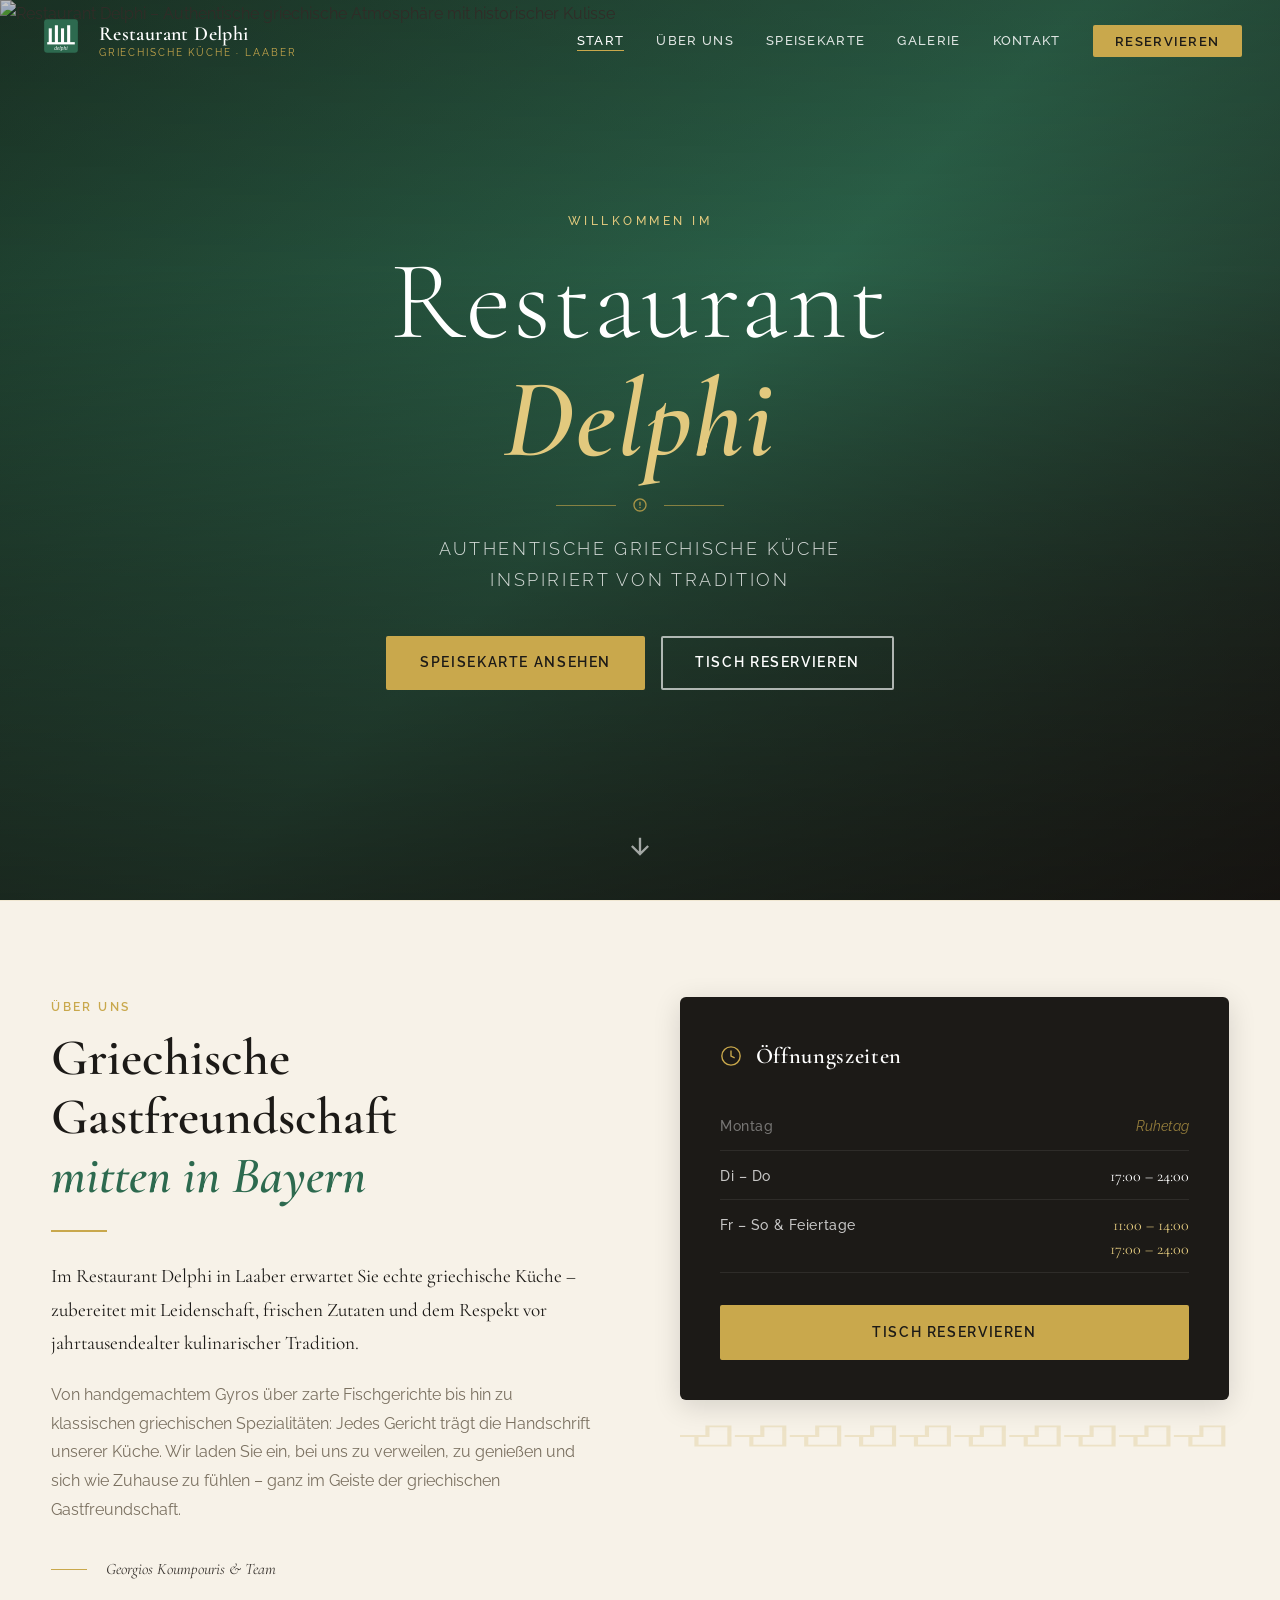
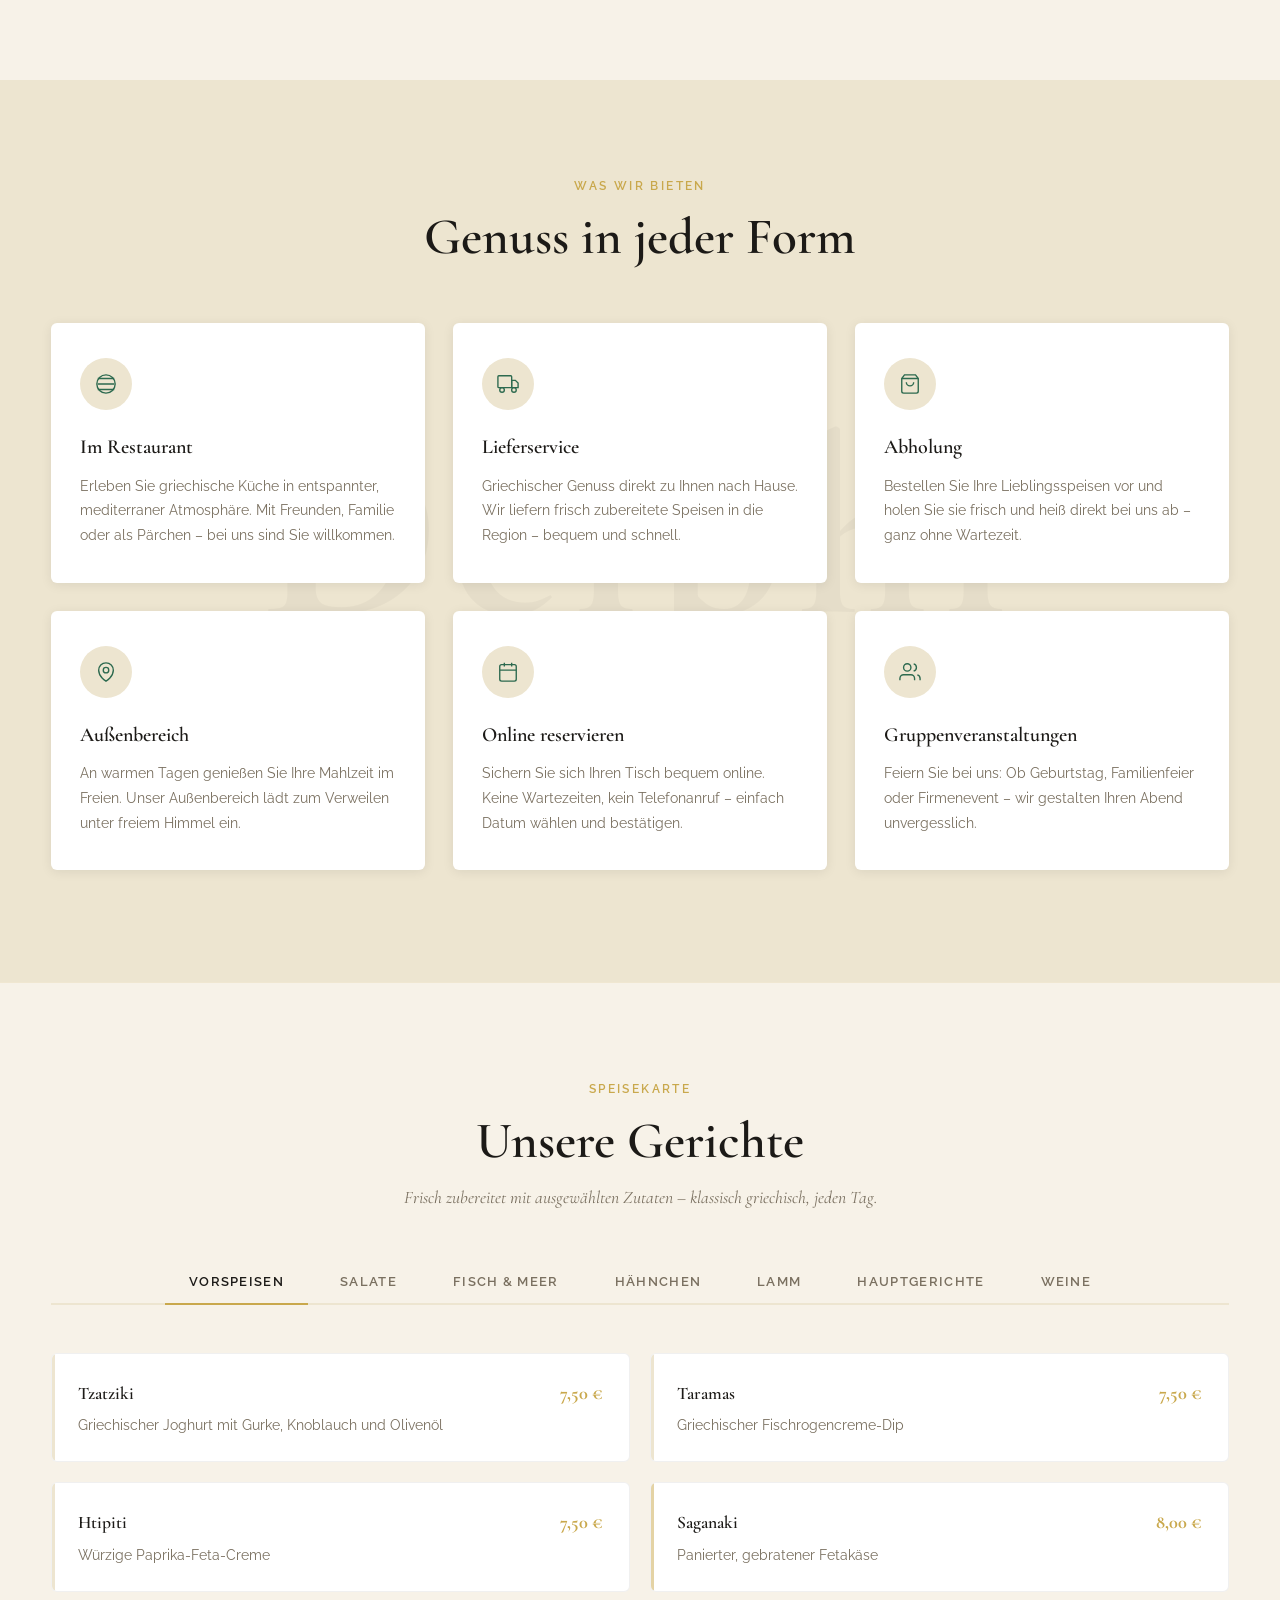
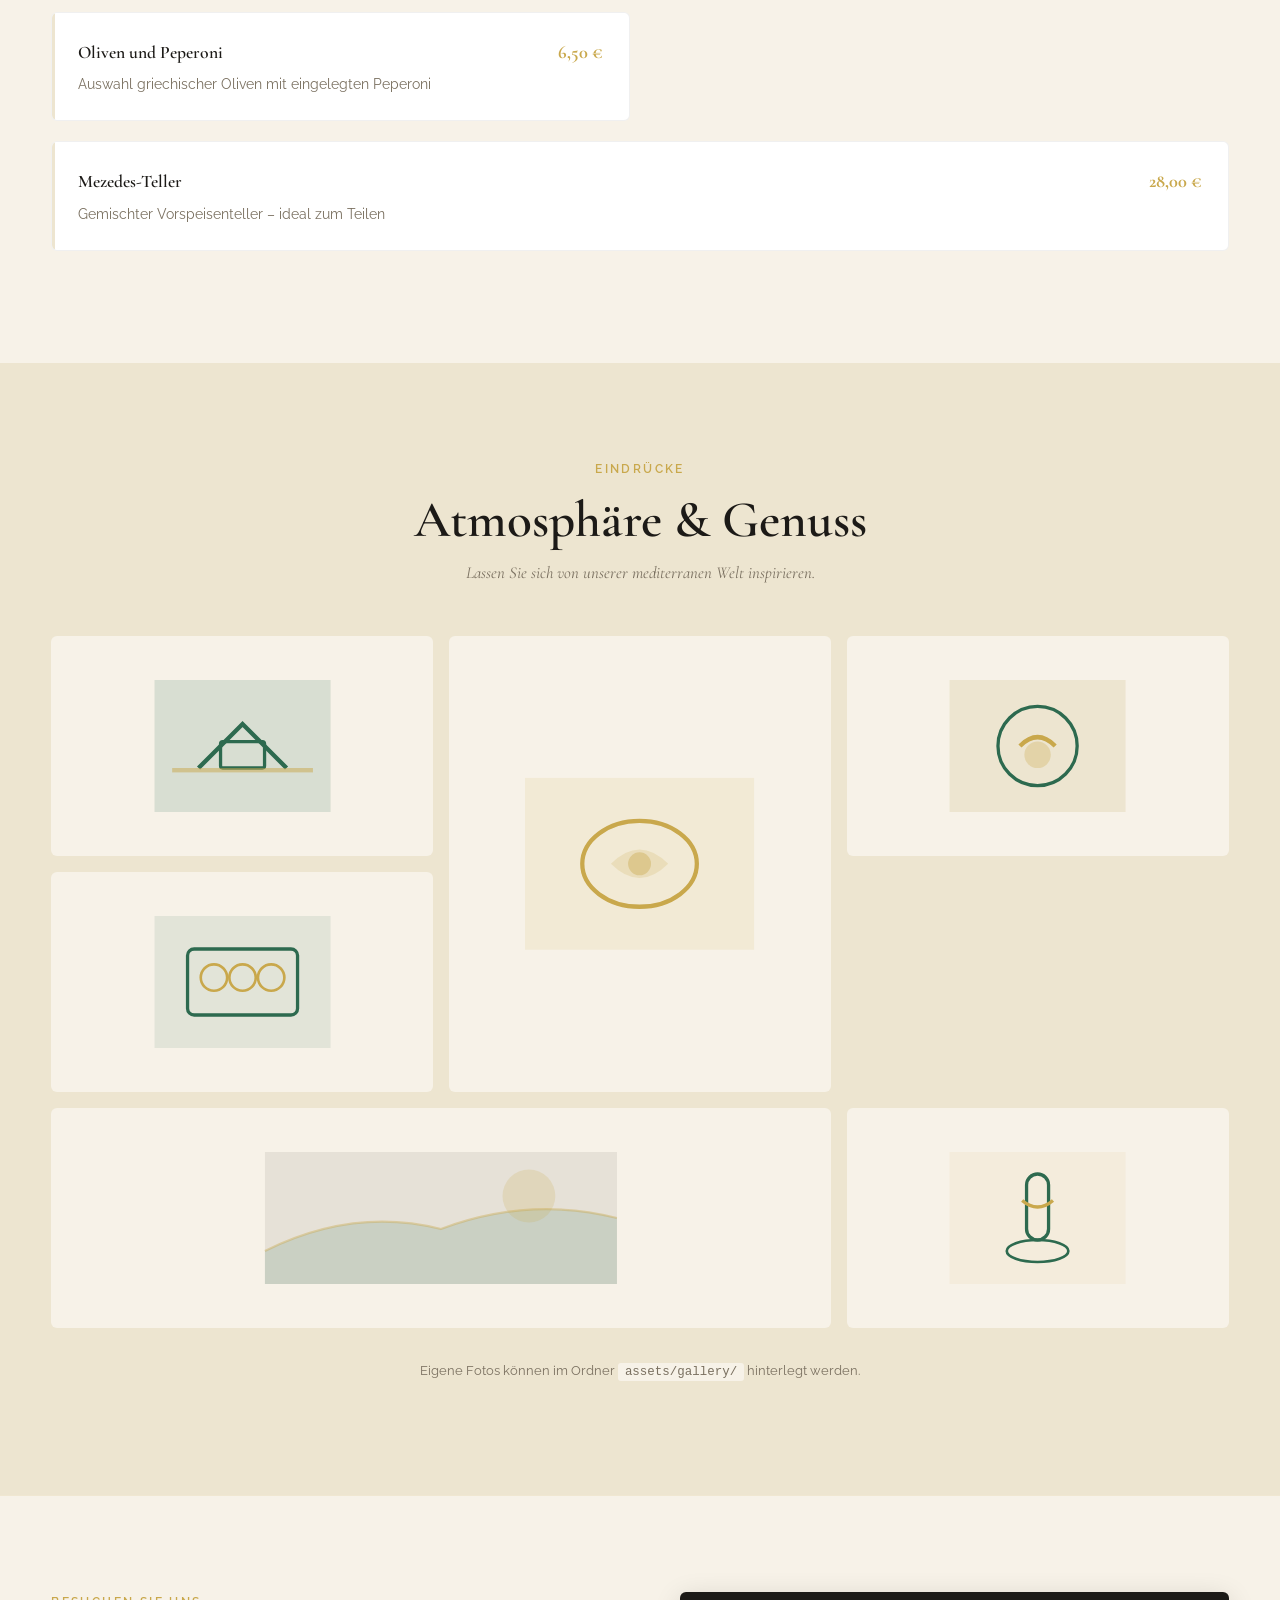
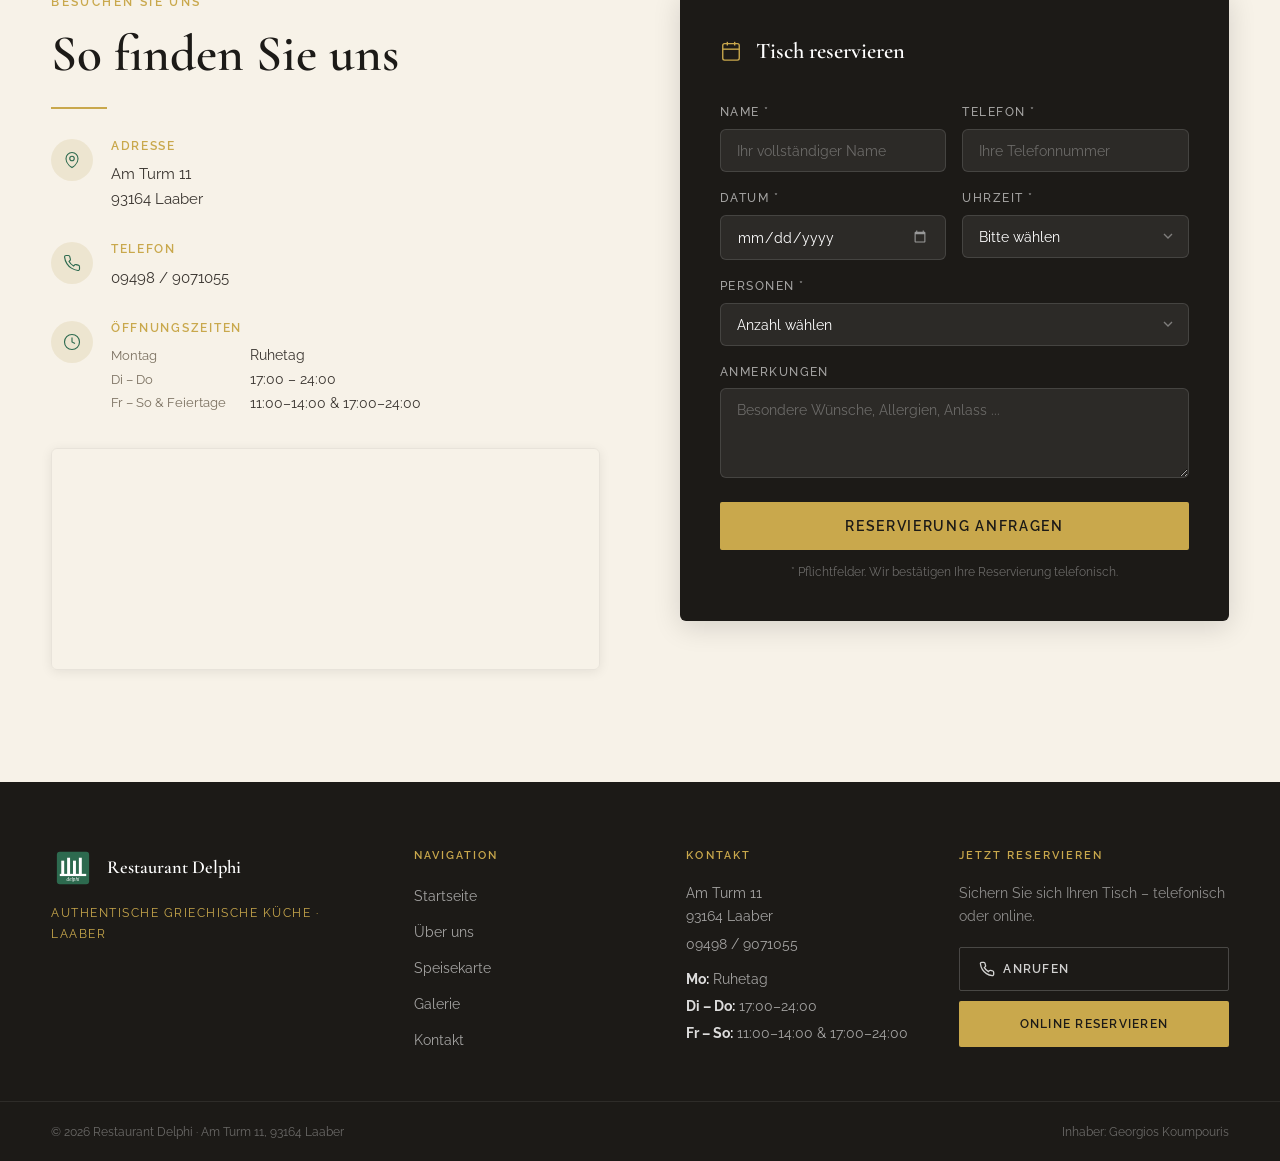
==== index-standalone.html @ 56bcc647 "Add standalone single-file version for easy local preview index-standalone.html enthält CSS und JS v" ====
<!DOCTYPE html>
<html lang="de">
<head>
  <meta charset="UTF-8" />
  <meta name="viewport" content="width=device-width, initial-scale=1.0" />
  <meta name="description" content="Restaurant Delphi in Laaber – Authentische griechische Küche. Tisch reservieren, Speisekarte ansehen. Am Turm 11, 93164 Laaber. Tel: 09498/9071055" />

  <!-- Open Graph -->
  <meta property="og:title"       content="Restaurant Delphi Laaber – Griechische Küche" />
  <meta property="og:description" content="Authentische griechische Küche in Laaber. Reservierungen, Speisekarte und Öffnungszeiten." />
  <meta property="og:type"        content="restaurant" />
  <meta property="og:image"       content="assets/hero-delphi.png" />

  <title>Restaurant Delphi Laaber – Griechische Küche</title>
  <style>
/* ============================================================
   RESTAURANT DELPHI – STYLE.CSS
   ============================================================ */

/* ---- CSS-Variablen ---------------------------------------- */
:root {
  --clr-green:       #2D6A4F;
  --clr-green-light: #3D8C6A;
  --clr-gold:        #C9A84C;
  --clr-gold-light:  #E2C97E;
  --clr-cream:       #F7F2E8;
  --clr-sand:        #EDE5D0;
  --clr-dark:        #1C1A17;
  --clr-text:        #3A3530;
  --clr-text-muted:  #7A7060;
  --clr-white:       #FFFFFF;

  --font-serif:      'Cormorant Garamond', Georgia, serif;
  --font-sans:       'Raleway', Arial, sans-serif;

  --header-h:        80px;
  --transition:      0.35s ease;
  --radius:          6px;
  --shadow-sm:       0 2px 12px rgba(0,0,0,.08);
  --shadow-md:       0 6px 28px rgba(0,0,0,.14);
}

/* ---- Reset & Base ----------------------------------------- */
*, *::before, *::after { box-sizing: border-box; margin: 0; padding: 0; }

html {
  scroll-behavior: smooth;
  font-size: 16px;
}

body {
  font-family: var(--font-sans);
  color: var(--clr-text);
  background: var(--clr-cream);
  line-height: 1.7;
  -webkit-font-smoothing: antialiased;
}

img { display: block; max-width: 100%; height: auto; }
a   { color: inherit; text-decoration: none; }
ul  { list-style: none; }

/* Scroll offset so fixed header never hides section headings */
section[id] { scroll-margin-top: var(--header-h); }

/* ---- Focus styles (keyboard navigation) ------------------- */
:focus-visible {
  outline: 2px solid var(--clr-gold);
  outline-offset: 3px;
  border-radius: 2px;
}

/* ---- Skip to content -------------------------------------- */
.skip-link {
  position: absolute;
  top: -100px;
  left: 1rem;
  z-index: 9999;
  background: var(--clr-gold);
  color: var(--clr-dark);
  padding: .5rem 1.2rem;
  border-radius: var(--radius);
  font-size: .85rem;
  font-weight: 600;
  font-family: var(--font-sans);
  transition: top .2s;
}
.skip-link:focus { top: 1rem; }

/* ---- Back to Top ------------------------------------------ */
.back-to-top {
  position: fixed;
  bottom: 2rem;
  right: 2rem;
  z-index: 800;
  width: 48px;
  height: 48px;
  border-radius: 50%;
  background: var(--clr-dark);
  color: var(--clr-white);
  border: 2px solid rgba(255,255,255,.15);
  display: flex;
  align-items: center;
  justify-content: center;
  cursor: pointer;
  opacity: 0;
  transform: translateY(16px);
  transition: opacity var(--transition), transform var(--transition), background var(--transition);
  pointer-events: none;
}
.back-to-top.visible {
  opacity: 1;
  transform: translateY(0);
  pointer-events: all;
}
.back-to-top:hover { background: var(--clr-green); border-color: transparent; }
.back-to-top svg   { width: 20px; height: 20px; }

/* ---- Reduced motion ---------------------------------------- */
@media (prefers-reduced-motion: reduce) {
  *, *::before, *::after {
    animation-duration: .01ms !important;
    transition-duration: .01ms !important;
  }
  html { scroll-behavior: auto; }
  .reveal {
    opacity: 1 !important;
    transform: none !important;
  }
}

/* ---- Utility ---------------------------------------------- */
.container {
  width: min(1200px, 92%);
  margin-inline: auto;
}

.section-label {
  display: block;
  font-family: var(--font-sans);
  font-size: .75rem;
  font-weight: 600;
  letter-spacing: .2em;
  text-transform: uppercase;
  color: var(--clr-gold);
  margin-bottom: .75rem;
}

.section-title {
  font-family: var(--font-serif);
  font-size: clamp(2rem, 5vw, 3.2rem);
  font-weight: 600;
  line-height: 1.15;
  color: var(--clr-dark);
}

/* ---- Buttons ---------------------------------------------- */
.btn {
  display: inline-flex;
  align-items: center;
  gap: .5rem;
  padding: .85rem 2rem;
  border-radius: 2px;
  font-family: var(--font-sans);
  font-size: .85rem;
  font-weight: 600;
  letter-spacing: .12em;
  text-transform: uppercase;
  cursor: pointer;
  border: 2px solid transparent;
  transition: background var(--transition), color var(--transition), border-color var(--transition), transform var(--transition);
}

.btn-primary {
  background: var(--clr-gold);
  color: var(--clr-dark);
  border-color: var(--clr-gold);
}
.btn-primary:hover {
  background: var(--clr-gold-light);
  border-color: var(--clr-gold-light);
  transform: translateY(-2px);
}

.btn-outline {
  background: transparent;
  color: var(--clr-white);
  border-color: rgba(255,255,255,.65);
}
.btn-outline:hover {
  background: rgba(255,255,255,.12);
  border-color: var(--clr-white);
  transform: translateY(-2px);
}


/* ============================================================
   HEADER
   ============================================================ */
.site-header {
  position: fixed;
  top: 0;
  left: 0;
  right: 0;
  z-index: 900;
  height: var(--header-h);
  transition: background var(--transition), box-shadow var(--transition);
}

/* transparent when at top of page */
.site-header.at-top {
  background: transparent;
}

/* solid when scrolled */
.site-header.scrolled {
  background: rgba(28, 26, 23, 0.96);
  box-shadow: 0 2px 20px rgba(0,0,0,.3);
  backdrop-filter: blur(8px);
}

.header-inner {
  display: flex;
  align-items: center;
  justify-content: space-between;
  height: 100%;
  width: min(1300px, 94%);
  margin-inline: auto;
}

/* Logo */
.logo {
  display: flex;
  align-items: center;
  gap: .9rem;
  transition: opacity var(--transition);
}
.logo:hover { opacity: .85; }

.logo-icon svg {
  width: 46px;
  height: 46px;
  border-radius: 4px;
}

.logo-text {
  display: flex;
  flex-direction: column;
  line-height: 1.2;
}

.logo-name {
  font-family: var(--font-serif);
  font-size: 1.25rem;
  font-weight: 600;
  color: var(--clr-white);
  letter-spacing: .02em;
}

.logo-sub {
  font-family: var(--font-sans);
  font-size: .65rem;
  font-weight: 400;
  letter-spacing: .18em;
  text-transform: uppercase;
  color: var(--clr-gold);
}

/* Nav links */
.main-nav { display: flex; align-items: center; }

.nav-list {
  display: flex;
  align-items: center;
  gap: 2rem;
}

.nav-link {
  font-family: var(--font-sans);
  font-size: .82rem;
  font-weight: 500;
  letter-spacing: .1em;
  text-transform: uppercase;
  color: rgba(255,255,255,.85);
  transition: color var(--transition);
  position: relative;
}
.nav-link::after {
  content: '';
  position: absolute;
  bottom: -3px;
  left: 0;
  width: 0;
  height: 1px;
  background: var(--clr-gold);
  transition: width var(--transition);
}
.nav-link:hover,
.nav-link.active {
  color: var(--clr-white);
}
.nav-link:hover::after,
.nav-link.active::after {
  width: 100%;
}

.nav-cta {
  padding: .55rem 1.4rem;
  background: var(--clr-gold);
  color: var(--clr-dark) !important;
  border-radius: 2px;
  font-size: .8rem;
  font-weight: 600;
  letter-spacing: .1em;
  text-transform: uppercase;
  transition: background var(--transition), transform var(--transition);
}
.nav-cta:hover {
  background: var(--clr-gold-light);
  transform: translateY(-1px);
}

/* Burger */
.burger {
  display: none;
  flex-direction: column;
  justify-content: center;
  gap: 5px;
  width: 36px;
  height: 36px;
  background: none;
  border: none;
  cursor: pointer;
  padding: 4px;
}
.burger span {
  display: block;
  width: 100%;
  height: 2px;
  background: var(--clr-white);
  border-radius: 2px;
  transition: transform var(--transition), opacity var(--transition);
}
.burger.open span:nth-child(1) { transform: translateY(7px) rotate(45deg); }
.burger.open span:nth-child(2) { opacity: 0; }
.burger.open span:nth-child(3) { transform: translateY(-7px) rotate(-45deg); }


/* ============================================================
   MOBILE OVERLAY NAV
   ============================================================ */
.mobile-overlay {
  position: fixed;
  inset: 0;
  z-index: 800;
  background: rgba(20, 18, 15, 0.97);
  display: flex;
  align-items: center;
  justify-content: center;
  opacity: 0;
  pointer-events: none;
  transition: opacity var(--transition);
}
.mobile-overlay.open {
  opacity: 1;
  pointer-events: all;
}

.mobile-close {
  position: absolute;
  top: 1.5rem;
  right: 1.5rem;
  background: rgba(255,255,255,.08);
  border: 1px solid rgba(255,255,255,.15);
  color: var(--clr-white);
  width: 44px;
  height: 44px;
  border-radius: 50%;
  display: flex;
  align-items: center;
  justify-content: center;
  cursor: pointer;
  transition: background var(--transition);
}
.mobile-close:hover { background: rgba(201,168,76,.3); }
.mobile-close svg   { width: 18px; height: 18px; }

.mobile-nav-list {
  display: flex;
  flex-direction: column;
  align-items: center;
  gap: 2rem;
  text-align: center;
}

.mobile-nav-link {
  font-family: var(--font-serif);
  font-size: 2rem;
  font-weight: 400;
  color: var(--clr-white);
  letter-spacing: .05em;
  transition: color var(--transition);
}
.mobile-nav-link:hover { color: var(--clr-gold); }

.mobile-nav-cta {
  margin-top: 1rem;
  padding: .7rem 2.5rem;
  background: var(--clr-gold);
  color: var(--clr-dark) !important;
  border-radius: 2px;
  font-family: var(--font-sans);
  font-size: .9rem;
  font-weight: 600;
  letter-spacing: .12em;
  text-transform: uppercase;
}
.mobile-nav-cta:hover {
  background: var(--clr-gold-light);
  color: var(--clr-dark) !important;
}


/* ============================================================
   HERO SECTION
   ============================================================ */
.hero {
  position: relative;
  height: 100svh;
  min-height: 600px;
  display: flex;
  align-items: center;
  justify-content: center;
  overflow: hidden;
  /* fallback if image missing */
  background: linear-gradient(135deg, #1C3A2A 0%, #2D6A4F 50%, #1C1A17 100%);
}

.hero-image-wrap {
  position: absolute;
  inset: 0;
  z-index: 0;
}

.hero-img {
  width: 100%;
  height: 100%;
  object-fit: cover;
  object-position: center 30%;
  transform-origin: center center;
  will-change: transform;
  animation: heroZoom 14s ease-out forwards;
}

@keyframes heroZoom {
  from { transform: scale(1.08) translateY(0); }
  to   { transform: scale(1.0)  translateY(0); }
}

/* Multi-layer overlay: bottom heavy for text legibility */
.hero-overlay {
  position: absolute;
  inset: 0;
  background:
    linear-gradient(
      to bottom,
      rgba(20, 18, 15, 0.25) 0%,
      rgba(20, 18, 15, 0.10) 30%,
      rgba(20, 18, 15, 0.45) 65%,
      rgba(20, 18, 15, 0.72) 100%
    );
}

/* Hero content */
.hero-content {
  position: relative;
  z-index: 10;
  text-align: center;
  color: var(--clr-white);
  padding: 0 1.5rem;
  animation: heroComeIn .9s ease both;
  animation-delay: .3s;
}

@keyframes heroComeIn {
  from { opacity: 0; transform: translateY(28px); }
  to   { opacity: 1; transform: translateY(0); }
}

.hero-eyebrow {
  font-family: var(--font-sans);
  font-size: .78rem;
  font-weight: 500;
  letter-spacing: .28em;
  text-transform: uppercase;
  color: var(--clr-gold-light);
  margin-bottom: .75rem;
}

.hero-title {
  font-family: var(--font-serif);
  font-size: clamp(3.2rem, 10vw, 7rem);
  font-weight: 300;
  line-height: 1.05;
  letter-spacing: .02em;
  margin-bottom: 1.2rem;
}
.hero-title em {
  font-style: italic;
  font-weight: 600;
  color: var(--clr-gold-light);
}

/* Decorative divider */
.hero-divider {
  display: flex;
  align-items: center;
  justify-content: center;
  gap: 1rem;
  margin-bottom: 1.2rem;
  color: var(--clr-gold);
}
.hero-divider span {
  display: block;
  width: 60px;
  height: 1px;
  background: currentColor;
  opacity: .6;
}
.hero-divider svg {
  width: 16px;
  height: 16px;
  opacity: .8;
}

.hero-subtitle {
  font-family: var(--font-sans);
  font-size: clamp(.9rem, 2.2vw, 1.1rem);
  font-weight: 300;
  letter-spacing: .15em;
  text-transform: uppercase;
  color: rgba(255,255,255,.82);
  line-height: 1.8;
  margin-bottom: 2.5rem;
}

.hero-actions {
  display: flex;
  gap: 1rem;
  justify-content: center;
  flex-wrap: wrap;
}

/* Scroll indicator */
.hero-scroll {
  position: absolute;
  bottom: 2rem;
  left: 50%;
  transform: translateX(-50%);
  z-index: 10;
  color: rgba(255,255,255,.6);
  animation: scrollBounce 2s ease-in-out infinite;
  transition: color var(--transition);
}
.hero-scroll:hover { color: var(--clr-gold); }
.hero-scroll svg {
  width: 28px;
  height: 28px;
}

@keyframes scrollBounce {
  0%, 100% { transform: translateX(-50%) translateY(0); }
  50%       { transform: translateX(-50%) translateY(8px); }
}


/* ============================================================
   SCROLL REVEAL
   ============================================================ */
.reveal {
  opacity: 0;
  transform: translateY(36px);
  transition: opacity .7s ease calc(var(--reveal-delay, 0s)),
              transform .7s ease calc(var(--reveal-delay, 0s));
}
.reveal.revealed {
  opacity: 1;
  transform: translateY(0);
}


/* ============================================================
   ABOUT SECTION
   ============================================================ */
.about-section {
  padding: 6rem 0;
  background: var(--clr-cream);
}

.about-grid {
  display: grid;
  grid-template-columns: 1fr 1fr;
  gap: 5rem;
  align-items: start;
}

/* Text column */
.about-text .section-title {
  margin-bottom: 1.5rem;
}
.about-text .section-title em {
  font-style: italic;
  color: var(--clr-green);
}

.gold-rule {
  width: 56px;
  height: 2px;
  background: var(--clr-gold);
  margin-bottom: 1.75rem;
}

.about-lead {
  font-family: var(--font-serif);
  font-size: 1.2rem;
  font-weight: 400;
  line-height: 1.75;
  color: var(--clr-dark);
  margin-bottom: 1.25rem;
}

.about-body {
  font-size: .97rem;
  line-height: 1.85;
  color: var(--clr-text-muted);
  margin-bottom: 2rem;
}

.about-owner {
  display: flex;
  align-items: center;
  gap: 1.2rem;
  font-family: var(--font-serif);
  font-size: 1rem;
  font-style: italic;
  color: var(--clr-text);
}
.owner-line {
  flex-shrink: 0;
  width: 36px;
  height: 1px;
  background: var(--clr-gold);
}

/* Panel column */
.about-panel {
  position: relative;
}

.hours-card {
  background: var(--clr-dark);
  color: var(--clr-white);
  padding: 2.5rem;
  border-radius: var(--radius);
  box-shadow: var(--shadow-md);
}

.hours-header {
  display: flex;
  align-items: center;
  gap: .85rem;
  margin-bottom: 1.75rem;
}
.hours-header svg {
  width: 22px;
  height: 22px;
  color: var(--clr-gold);
  flex-shrink: 0;
}
.hours-header h3 {
  font-family: var(--font-serif);
  font-size: 1.4rem;
  font-weight: 600;
  letter-spacing: .03em;
}

.hours-list {
  display: flex;
  flex-direction: column;
  gap: .1rem;
  margin-bottom: 2rem;
}

.hours-row {
  display: flex;
  justify-content: space-between;
  align-items: baseline;
  padding: .7rem 0;
  border-bottom: 1px solid rgba(255,255,255,.08);
  font-size: .9rem;
}

.hours-day {
  font-weight: 500;
  color: rgba(255,255,255,.75);
  letter-spacing: .04em;
}

.hours-time {
  font-family: var(--font-serif);
  font-size: 1rem;
  color: var(--clr-white);
  text-align: right;
  line-height: 1.5;
}

.hours-closed .hours-day  { color: rgba(255,255,255,.4); }
.hours-closed .hours-time {
  color: rgba(201, 168, 76, .7);
  font-style: italic;
  font-family: var(--font-sans);
  font-size: .85rem;
}

.hours-highlight .hours-time { color: var(--clr-gold-light); }

.hours-cta {
  width: 100%;
  justify-content: center;
}

.greek-ornament {
  margin-top: 1.5rem;
  height: 24px;
  overflow: hidden;
  opacity: .6;
}
.greek-ornament svg {
  width: 100%;
  height: 100%;
}


/* ============================================================
   SERVICES SECTION
   ============================================================ */
.services-section {
  position: relative;
  padding: 6rem 0 7rem;
  background: var(--clr-sand);
  overflow: hidden;
}

.services-bg-text {
  position: absolute;
  top: 50%;
  left: 50%;
  transform: translate(-50%, -50%);
  font-family: var(--font-serif);
  font-size: clamp(8rem, 20vw, 18rem);
  font-weight: 700;
  color: rgba(0,0,0,.03);
  white-space: nowrap;
  pointer-events: none;
  user-select: none;
  letter-spacing: .05em;
}

.services-header {
  text-align: center;
  margin-bottom: 3.5rem;
}
.services-header .section-label { text-align: center; }
.services-header .section-title { text-align: center; }

.services-grid {
  display: grid;
  grid-template-columns: repeat(3, 1fr);
  gap: 1.75rem;
}

.service-card {
  background: var(--clr-white);
  padding: 2.2rem 1.8rem;
  border-radius: var(--radius);
  box-shadow: var(--shadow-sm);
  transition: transform var(--transition), box-shadow var(--transition);
  position: relative;
  overflow: hidden;
}
.service-card::before {
  content: '';
  position: absolute;
  bottom: 0;
  left: 0;
  right: 0;
  height: 3px;
  background: linear-gradient(90deg, var(--clr-gold), var(--clr-green));
  transform: scaleX(0);
  transform-origin: left;
  transition: transform var(--transition);
}
.service-card:hover {
  transform: translateY(-5px);
  box-shadow: var(--shadow-md);
}
.service-card:hover::before { transform: scaleX(1); }

.service-icon {
  width: 52px;
  height: 52px;
  background: var(--clr-sand);
  border-radius: 50%;
  display: flex;
  align-items: center;
  justify-content: center;
  margin-bottom: 1.25rem;
  color: var(--clr-green);
  transition: background var(--transition), color var(--transition);
}
.service-icon svg { width: 22px; height: 22px; }
.service-card:hover .service-icon {
  background: var(--clr-green);
  color: var(--clr-white);
}

.service-title {
  font-family: var(--font-serif);
  font-size: 1.25rem;
  font-weight: 600;
  color: var(--clr-dark);
  margin-bottom: .6rem;
}

.service-text {
  font-size: .88rem;
  line-height: 1.75;
  color: var(--clr-text-muted);
}


/* ============================================================
   MENU SECTION
   ============================================================ */
.menu-section {
  padding: 6rem 0 7rem;
  background: var(--clr-cream);
}

.menu-header {
  text-align: center;
  margin-bottom: 3rem;
}
.menu-header .section-label { text-align: center; }

.menu-intro {
  font-family: var(--font-serif);
  font-size: 1.1rem;
  color: var(--clr-text-muted);
  margin-top: .75rem;
  font-style: italic;
}

/* ---- Tab bar ---- */
.menu-tabs {
  display: flex;
  flex-wrap: wrap;
  gap: .5rem;
  justify-content: center;
  margin-bottom: 3rem;
  border-bottom: 2px solid var(--clr-sand);
  padding-bottom: 0;
  position: relative;
}

.menu-tab {
  background: none;
  border: none;
  padding: .85rem 1.5rem;
  font-family: var(--font-sans);
  font-size: .82rem;
  font-weight: 600;
  letter-spacing: .1em;
  text-transform: uppercase;
  color: var(--clr-text-muted);
  cursor: pointer;
  position: relative;
  transition: color var(--transition);
  border-radius: 2px 2px 0 0;
}

.menu-tab::after {
  content: '';
  position: absolute;
  bottom: -2px;
  left: 0;
  right: 0;
  height: 2px;
  background: var(--clr-gold);
  transform: scaleX(0);
  transition: transform var(--transition);
}

.menu-tab:hover { color: var(--clr-dark); }

.menu-tab.active {
  color: var(--clr-dark);
}
.menu-tab.active::after { transform: scaleX(1); }

/* ---- Panels ---- */
.menu-panel {
  animation: panelFadeIn .4s ease both;
}
.menu-panel[hidden] { display: none; }

@keyframes panelFadeIn {
  from { opacity: 0; transform: translateY(16px); }
  to   { opacity: 1; transform: translateY(0); }
}

/* ---- Menu grid ---- */
.menu-grid {
  display: grid;
  grid-template-columns: repeat(2, 1fr);
  gap: 1.25rem;
}

/* ---- Single dish card ---- */
.menu-item {
  background: var(--clr-white);
  border: 1px solid rgba(0,0,0,.06);
  border-radius: var(--radius);
  padding: 1.5rem 1.6rem;
  transition: transform var(--transition), box-shadow var(--transition), border-color var(--transition);
  position: relative;
  overflow: hidden;
}

.menu-item::before {
  content: '';
  position: absolute;
  left: 0;
  top: 0;
  bottom: 0;
  width: 3px;
  background: var(--clr-sand);
  transition: background var(--transition);
}

.menu-item:hover {
  transform: translateY(-3px);
  box-shadow: var(--shadow-sm);
  border-color: rgba(201,168,76,.25);
}
.menu-item:hover::before { background: var(--clr-gold); }

/* Featured (gold accent) */
.menu-item--featured::before { background: var(--clr-gold); opacity: .5; }
.menu-item--featured:hover::before { opacity: 1; }

/* Wide (full-width card) */
.menu-item--wide {
  grid-column: 1 / -1;
}

.menu-item-header {
  display: flex;
  justify-content: space-between;
  align-items: baseline;
  gap: 1rem;
  margin-bottom: .4rem;
}

.menu-item-name {
  font-family: var(--font-serif);
  font-size: 1.1rem;
  font-weight: 600;
  color: var(--clr-dark);
  line-height: 1.3;
}

.menu-item-price {
  font-family: var(--font-serif);
  font-size: 1.15rem;
  font-weight: 700;
  color: var(--clr-gold);
  white-space: nowrap;
  flex-shrink: 0;
}

.menu-item-desc {
  font-size: .85rem;
  color: var(--clr-text-muted);
  line-height: 1.6;
}


/* ============================================================
   GALLERY SECTION
   ============================================================ */
.gallery-section {
  padding: 6rem 0 7rem;
  background: var(--clr-sand);
}

.gallery-header {
  text-align: center;
  margin-bottom: 3rem;
}
.gallery-header .section-label { text-align: center; }

.gallery-intro {
  font-family: var(--font-serif);
  font-size: 1.05rem;
  color: var(--clr-text-muted);
  font-style: italic;
  margin-top: .6rem;
}

/* Masonry-style grid */
.gallery-grid {
  display: grid;
  grid-template-columns: repeat(3, 1fr);
  grid-auto-rows: 220px;
  gap: 1rem;
}

.gallery-item {
  margin: 0;
  border-radius: var(--radius);
  overflow: hidden;
  position: relative;
  cursor: pointer;
}

.gallery-item--tall  { grid-row: span 2; }
.gallery-item--wide  { grid-column: span 2; }

.gallery-img-wrap {
  width: 100%;
  height: 100%;
  position: relative;
  overflow: hidden;
}

/* Placeholder artwork (removed when real photos are added) */
.gallery-placeholder {
  width: 100%;
  height: 100%;
  background: var(--clr-cream);
  display: flex;
  align-items: center;
  justify-content: center;
  transition: transform .5s ease;
}
.gallery-placeholder svg {
  width: 60%;
  height: 60%;
}
.gallery-item:hover .gallery-placeholder { transform: scale(1.05); }

/* Real image inside gallery-item (for when photos are added) */
.gallery-img-wrap img {
  width: 100%;
  height: 100%;
  object-fit: cover;
  transition: transform .5s ease;
  display: block;
}
.gallery-item:hover .gallery-img-wrap img { transform: scale(1.05); }

/* Overlay with expand icon */
.gallery-overlay {
  position: absolute;
  inset: 0;
  background: rgba(28, 26, 23, 0);
  display: flex;
  align-items: center;
  justify-content: center;
  transition: background var(--transition);
}
.gallery-overlay svg {
  width: 28px;
  height: 28px;
  color: var(--clr-white);
  opacity: 0;
  transform: scale(.7);
  transition: opacity var(--transition), transform var(--transition);
}
.gallery-item:hover .gallery-overlay {
  background: rgba(28, 26, 23, 0.45);
}
.gallery-item:hover .gallery-overlay svg {
  opacity: 1;
  transform: scale(1);
}

.gallery-caption {
  position: absolute;
  bottom: 0;
  left: 0;
  right: 0;
  padding: .6rem 1rem;
  background: linear-gradient(transparent, rgba(20,18,15,.65));
  color: var(--clr-white);
  font-size: .78rem;
  letter-spacing: .08em;
  text-transform: uppercase;
  font-family: var(--font-sans);
  font-weight: 500;
  opacity: 0;
  transform: translateY(6px);
  transition: opacity var(--transition), transform var(--transition);
}
.gallery-item:hover .gallery-caption {
  opacity: 1;
  transform: translateY(0);
}

.gallery-note {
  text-align: center;
  margin-top: 2rem;
  font-size: .8rem;
  color: var(--clr-text-muted);
}
.gallery-note code {
  background: var(--clr-cream);
  padding: .15rem .4rem;
  border-radius: 3px;
  font-size: .78rem;
}

/* ---- Lightbox ---- */
.lightbox {
  position: fixed;
  inset: 0;
  z-index: 1000;
  background: rgba(10, 9, 8, 0.95);
  display: flex;
  align-items: center;
  justify-content: center;
  opacity: 0;
  pointer-events: none;
  transition: opacity .3s ease;
}
.lightbox.open {
  opacity: 1;
  pointer-events: all;
}

.lightbox-content {
  max-width: 90vw;
  max-height: 80vh;
  display: flex;
  align-items: center;
  justify-content: center;
}
.lightbox-content img {
  max-width: 100%;
  max-height: 80vh;
  object-fit: contain;
  border-radius: var(--radius);
}
.lightbox-content .lb-placeholder {
  width: min(600px, 80vw);
  height: min(400px, 55vh);
  background: var(--clr-dark);
  border-radius: var(--radius);
  display: flex;
  align-items: center;
  justify-content: center;
  flex-direction: column;
  gap: 1rem;
  color: rgba(255,255,255,.4);
  font-family: var(--font-serif);
  font-size: 1.1rem;
  font-style: italic;
}

.lightbox-close,
.lightbox-prev,
.lightbox-next {
  position: fixed;
  background: rgba(255,255,255,.1);
  border: 1px solid rgba(255,255,255,.15);
  color: var(--clr-white);
  cursor: pointer;
  border-radius: 50%;
  width: 48px;
  height: 48px;
  display: flex;
  align-items: center;
  justify-content: center;
  transition: background var(--transition);
}
.lightbox-close:hover,
.lightbox-prev:hover,
.lightbox-next:hover { background: rgba(201,168,76,.35); }

.lightbox-close { top: 1.5rem; right: 1.5rem; }
.lightbox-prev  { left: 1.5rem; top: 50%; transform: translateY(-50%); }
.lightbox-next  { right: 1.5rem; top: 50%; transform: translateY(-50%); }
.lightbox-close svg,
.lightbox-prev svg,
.lightbox-next svg { width: 20px; height: 20px; }

.lightbox-counter {
  position: fixed;
  bottom: 1.5rem;
  left: 50%;
  transform: translateX(-50%);
  color: rgba(255,255,255,.5);
  font-size: .8rem;
  letter-spacing: .1em;
  font-family: var(--font-sans);
}


/* ============================================================
   CONTACT & RESERVATION
   ============================================================ */
.contact-section {
  padding: 6rem 0 7rem;
  background: var(--clr-cream);
}

.contact-grid {
  display: grid;
  grid-template-columns: 1fr 1fr;
  gap: 5rem;
  align-items: start;
}

/* Contact info column */
.contact-info .section-title { margin-bottom: 1.5rem; }

.contact-list {
  display: flex;
  flex-direction: column;
  gap: 1.75rem;
  margin-bottom: 2rem;
}

.contact-item {
  display: flex;
  gap: 1.1rem;
  align-items: flex-start;
}

.contact-icon {
  flex-shrink: 0;
  width: 42px;
  height: 42px;
  border-radius: 50%;
  background: var(--clr-sand);
  display: flex;
  align-items: center;
  justify-content: center;
  color: var(--clr-green);
  margin-top: .1rem;
}
.contact-icon svg { width: 18px; height: 18px; }

.contact-item strong {
  display: block;
  font-size: .72rem;
  letter-spacing: .15em;
  text-transform: uppercase;
  color: var(--clr-gold);
  margin-bottom: .3rem;
  font-family: var(--font-sans);
  font-weight: 600;
}

.contact-item address,
.contact-item a,
.contact-item p {
  font-style: normal;
  color: var(--clr-text);
  line-height: 1.65;
  font-size: .95rem;
}
.contact-item a:hover { color: var(--clr-green); }

.contact-hours {
  border-collapse: collapse;
  font-size: .88rem;
  line-height: 1.7;
}
.contact-hours td { padding-right: 1.5rem; color: var(--clr-text); }
.contact-hours td:first-child { color: var(--clr-text-muted); font-size: .82rem; }

.map-wrap {
  border-radius: var(--radius);
  overflow: hidden;
  box-shadow: var(--shadow-sm);
  border: 1px solid rgba(0,0,0,.06);
}
.map-wrap iframe { display: block; }

/* Reservation form column */
.reservation-card {
  background: var(--clr-dark);
  color: var(--clr-white);
  padding: 2.5rem;
  border-radius: var(--radius);
  box-shadow: var(--shadow-md);
}

.reservation-header {
  display: flex;
  align-items: center;
  gap: .85rem;
  margin-bottom: 2rem;
}
.reservation-header svg {
  width: 22px;
  height: 22px;
  color: var(--clr-gold);
  flex-shrink: 0;
}
.reservation-header h3 {
  font-family: var(--font-serif);
  font-size: 1.4rem;
  font-weight: 600;
}

/* Form elements */
.form-row {
  display: grid;
  grid-template-columns: 1fr 1fr;
  gap: 1rem;
}

.form-group {
  display: flex;
  flex-direction: column;
  gap: .4rem;
  margin-bottom: 1rem;
}

.form-group label {
  font-size: .75rem;
  letter-spacing: .12em;
  text-transform: uppercase;
  color: rgba(255,255,255,.6);
  font-family: var(--font-sans);
  font-weight: 500;
}

.form-group input,
.form-group select,
.form-group textarea {
  background: rgba(255,255,255,.07);
  border: 1px solid rgba(255,255,255,.12);
  border-radius: var(--radius);
  color: var(--clr-white);
  font-family: var(--font-sans);
  font-size: .9rem;
  padding: .75rem 1rem;
  outline: none;
  transition: border-color var(--transition), background var(--transition);
  width: 100%;
  -webkit-appearance: none;
}
.form-group input::placeholder,
.form-group textarea::placeholder { color: rgba(255,255,255,.3); }
.form-group select option         { background: var(--clr-dark); color: var(--clr-white); }
.form-group input:focus,
.form-group select:focus,
.form-group textarea:focus {
  border-color: var(--clr-gold);
  background: rgba(255,255,255,.1);
}
.form-group textarea { resize: vertical; min-height: 90px; }
.field-error { border-color: #e05555 !important; }

/* Custom select arrow */
.form-group select {
  background-image: url("data:image/svg+xml,%3Csvg xmlns='http://www.w3.org/2000/svg' viewBox='0 0 24 24' fill='none' stroke='rgba(255,255,255,0.4)' stroke-width='2'%3E%3Cpolyline points='6 9 12 15 18 9'/%3E%3C/svg%3E");
  background-repeat: no-repeat;
  background-position: right .75rem center;
  background-size: 16px;
  padding-right: 2.5rem;
}

/* Date input color fix */
.form-group input[type="date"]::-webkit-calendar-picker-indicator {
  filter: invert(0.6);
}

.form-submit {
  width: 100%;
  justify-content: center;
  margin-top: .5rem;
  font-size: .88rem;
}

.form-note {
  font-size: .75rem;
  color: rgba(255,255,255,.35);
  margin-top: .85rem;
  text-align: center;
  line-height: 1.5;
}

/* Success message */
.form-success {
  text-align: center;
  padding: 2rem 1rem;
}
.form-success svg {
  width: 48px;
  height: 48px;
  color: var(--clr-gold);
  margin: 0 auto 1rem;
  display: block;
}
.form-success h4 {
  font-family: var(--font-serif);
  font-size: 1.5rem;
  margin-bottom: .5rem;
}
.form-success p {
  color: rgba(255,255,255,.65);
  font-size: .9rem;
  line-height: 1.6;
}


/* ============================================================
   FOOTER
   ============================================================ */
.site-footer {
  background: var(--clr-dark);
  color: rgba(255,255,255,.7);
}

.footer-inner {
  display: grid;
  grid-template-columns: 1.4fr 1fr 1fr 1.2fr;
  gap: 3rem;
  padding: 4rem 0 3rem;
  align-items: start;
}

.footer-brand { }

.footer-logo {
  display: flex;
  align-items: center;
  gap: .75rem;
  margin-bottom: .75rem;
}
.footer-logo-name {
  font-family: var(--font-serif);
  font-size: 1.15rem;
  color: var(--clr-white);
  font-weight: 600;
}

.footer-tagline {
  font-size: .78rem;
  letter-spacing: .12em;
  text-transform: uppercase;
  color: var(--clr-gold);
  line-height: 1.7;
}

.footer-nav-title {
  font-family: var(--font-sans);
  font-size: .7rem;
  letter-spacing: .18em;
  text-transform: uppercase;
  color: var(--clr-gold);
  margin-bottom: 1.1rem;
  font-weight: 600;
}

.footer-nav ul {
  display: flex;
  flex-direction: column;
  gap: .55rem;
}
.footer-nav a {
  font-size: .88rem;
  color: rgba(255,255,255,.6);
  transition: color var(--transition);
}
.footer-nav a:hover { color: var(--clr-white); }

.footer-contact address { font-style: normal; }
.footer-contact p {
  font-size: .88rem;
  line-height: 1.65;
  color: rgba(255,255,255,.6);
  margin-bottom: .25rem;
}
.footer-contact a {
  color: rgba(255,255,255,.6);
  transition: color var(--transition);
}
.footer-contact a:hover { color: var(--clr-white); }
.footer-hours { margin-top: .75rem; }
.footer-hours p strong { color: rgba(255,255,255,.85); }

.footer-cta > p {
  font-size: .85rem;
  color: rgba(255,255,255,.5);
  line-height: 1.65;
  margin-bottom: 1.25rem;
}

.footer-cta-buttons {
  display: flex;
  flex-direction: column;
  gap: .6rem;
}

.btn-outline-dark {
  background: transparent;
  color: rgba(255,255,255,.8);
  border: 1px solid rgba(255,255,255,.2);
  border-radius: 2px;
  padding: .65rem 1.2rem;
  font-size: .78rem;
  font-weight: 600;
  letter-spacing: .1em;
  text-transform: uppercase;
  display: inline-flex;
  align-items: center;
  gap: .5rem;
  cursor: pointer;
  transition: background var(--transition), border-color var(--transition), color var(--transition);
  font-family: var(--font-sans);
}
.btn-outline-dark:hover {
  background: rgba(255,255,255,.08);
  border-color: rgba(255,255,255,.4);
  color: var(--clr-white);
}

.btn-gold-sm {
  display: inline-flex;
  align-items: center;
  justify-content: center;
  padding: .65rem 1.2rem;
  background: var(--clr-gold);
  color: var(--clr-dark);
  border-radius: 2px;
  font-family: var(--font-sans);
  font-size: .78rem;
  font-weight: 600;
  letter-spacing: .1em;
  text-transform: uppercase;
  transition: background var(--transition);
}
.btn-gold-sm:hover { background: var(--clr-gold-light); }

/* Footer bottom bar */
.footer-bottom {
  border-top: 1px solid rgba(255,255,255,.08);
  padding: 1.25rem 0;
}
.footer-bottom-inner {
  display: flex;
  justify-content: space-between;
  align-items: center;
  gap: 1rem;
  flex-wrap: wrap;
}
.footer-bottom p {
  font-size: .75rem;
  color: rgba(255,255,255,.35);
}


/* ============================================================
   RESPONSIVE
   ============================================================ */
@media (max-width: 768px) {
  :root { --header-h: 68px; }

  .main-nav  { display: none; }
  .burger    { display: flex; }

  .logo-sub  { display: none; }

  .hero-title {
    font-size: clamp(2.8rem, 14vw, 4.5rem);
  }

  .hero-actions {
    flex-direction: column;
    align-items: center;
  }

  /* Hero buttons full-width on mobile */
  .hero-actions .btn { width: 100%; max-width: 300px; justify-content: center; }

  /* About */
  .about-grid {
    grid-template-columns: 1fr;
    gap: 3rem;
  }

  /* Services */
  .services-grid {
    grid-template-columns: 1fr 1fr;
    gap: 1.25rem;
  }

  .about-section,
  .services-section,
  .menu-section,
  .gallery-section,
  .contact-section { padding: 4rem 0 5rem; }

  /* Gallery */
  .gallery-grid {
    grid-template-columns: repeat(2, 1fr);
    grid-auto-rows: 180px;
  }
  .gallery-item--wide  { grid-column: span 2; }
  .gallery-item--tall  { grid-row: span 1; }

  /* Contact */
  .contact-grid {
    grid-template-columns: 1fr;
    gap: 3rem;
  }
  .form-row { grid-template-columns: 1fr; }

  /* Footer */
  .footer-inner {
    grid-template-columns: 1fr 1fr;
    gap: 2.5rem;
    padding: 3rem 0 2rem;
  }

  /* Menu tabs: scroll horizontally on small screens */
  .menu-tabs {
    flex-wrap: nowrap;
    overflow-x: auto;
    justify-content: flex-start;
    padding-bottom: 0;
    -webkit-overflow-scrolling: touch;
    scrollbar-width: none;
  }
  .menu-tabs::-webkit-scrollbar { display: none; }

  .menu-tab { flex-shrink: 0; padding: .75rem 1.1rem; }

  .menu-grid { grid-template-columns: 1fr; }
  .menu-item--wide { grid-column: 1; }
}

@media (max-width: 560px) {
  .services-grid { grid-template-columns: 1fr; }
  .gallery-grid  {
    grid-template-columns: 1fr;
    grid-auto-rows: 200px;
  }
  .gallery-item--wide { grid-column: 1; }
  .footer-inner { grid-template-columns: 1fr; }
}

@media (max-width: 420px) {
  .logo-name { font-size: 1.05rem; }
  .logo-icon svg { width: 38px; height: 38px; }
  .hours-card { padding: 1.75rem 1.25rem; }
  .reservation-card { padding: 1.5rem 1.1rem; }
  .lightbox-prev { left: .5rem; }
  .lightbox-next { right: .5rem; }
  .back-to-top { bottom: 1rem; right: 1rem; width: 42px; height: 42px; }
  .hero-title { font-size: clamp(2.4rem, 13vw, 4rem); }
}

/* ---- Section dividers (subtle gold line) ------------------ */
.about-section,
.menu-section,
.contact-section {
  border-top: 1px solid rgba(201,168,76,.15);
}

/* ---- Print: show menu cleanly ----------------------------- */
@media print {
  .site-header, .hero, .gallery-section,
  .contact-section, .site-footer,
  .menu-tabs, .back-to-top { display: none !important; }

  .menu-section { padding: 0; }
  .menu-panel[hidden] { display: block !important; }
  .menu-grid { grid-template-columns: 1fr 1fr; }

  body { background: white; color: black; }
  .menu-item { border: 1px solid #ccc; break-inside: avoid; }
}

  </style>
  <link rel="preconnect" href="https://fonts.googleapis.com" />
  <link rel="preconnect" href="https://fonts.gstatic.com" crossorigin />
  <link href="https://fonts.googleapis.com/css2?family=Cormorant+Garamond:ital,wght@0,300;0,400;0,600;0,700;1,400;1,600&family=Raleway:wght@300;400;500;600&display=swap" rel="stylesheet" />
</head>
<body>

  <!-- Skip to main content (Accessibility) -->
  <a href="#about" class="skip-link">Zum Inhalt springen</a>

  <!-- ===== HEADER / NAVIGATION ===== -->
  <header class="site-header at-top" id="site-header">
    <div class="header-inner">

      <a href="#home" class="logo" aria-label="Restaurant Delphi – Startseite">
        <div class="logo-icon">
          <svg viewBox="0 0 60 60" fill="none" xmlns="http://www.w3.org/2000/svg" aria-hidden="true">
            <rect x="8" y="8" width="44" height="44" rx="4" fill="#2D6A4F"/>
            <rect x="14" y="20" width="4" height="20" fill="white"/>
            <rect x="22" y="16" width="4" height="24" fill="white"/>
            <rect x="30" y="20" width="4" height="20" fill="white"/>
            <rect x="38" y="16" width="4" height="24" fill="white"/>
            <rect x="12" y="38" width="36" height="3" fill="white"/>
            <text x="30" y="48" text-anchor="middle" font-family="serif" font-size="7" fill="white" font-style="italic">delphi</text>
          </svg>
        </div>
        <div class="logo-text">
          <span class="logo-name">Restaurant Delphi</span>
          <span class="logo-sub">Griechische Küche · Laaber</span>
        </div>
      </a>

      <nav class="main-nav" id="main-nav" aria-label="Hauptnavigation">
        <ul class="nav-list">
          <li><a href="#home" class="nav-link">Start</a></li>
          <li><a href="#about" class="nav-link">Über uns</a></li>
          <li><a href="#menu" class="nav-link">Speisekarte</a></li>
          <li><a href="#gallery" class="nav-link">Galerie</a></li>
          <li><a href="#contact" class="nav-link">Kontakt</a></li>
          <li>
            <a href="#reservation" class="nav-cta">Reservieren</a>
          </li>
        </ul>
      </nav>

      <button class="burger" id="burger" aria-label="Menü öffnen" aria-expanded="false" aria-controls="main-nav">
        <span></span>
        <span></span>
        <span></span>
      </button>

    </div>
  </header>

  <!-- ===== MOBILE NAV OVERLAY ===== -->
  <div class="mobile-overlay" id="mobile-overlay" aria-hidden="true">
    <button class="mobile-close" id="mobile-close" aria-label="Menü schließen">
      <svg viewBox="0 0 24 24" fill="none" stroke="currentColor" stroke-width="2" aria-hidden="true">
        <path d="M18 6L6 18M6 6l12 12"/>
      </svg>
    </button>
    <nav aria-label="Mobile Navigation">
      <ul class="mobile-nav-list">
        <li><a href="#home" class="mobile-nav-link">Start</a></li>
        <li><a href="#about" class="mobile-nav-link">Über uns</a></li>
        <li><a href="#menu" class="mobile-nav-link">Speisekarte</a></li>
        <li><a href="#gallery" class="mobile-nav-link">Galerie</a></li>
        <li><a href="#contact" class="mobile-nav-link">Kontakt</a></li>
        <li><a href="#reservation" class="mobile-nav-link mobile-nav-cta">Reservieren</a></li>
      </ul>
    </nav>
  </div>

  <main>

    <!-- ===== HERO SECTION ===== -->
    <section class="hero" id="home" aria-label="Willkommen im Restaurant Delphi">
      <div class="hero-image-wrap">
        <img
          src="assets/hero-delphi.png"
          alt="Restaurant Delphi – Authentische griechische Atmosphäre mit historischer Kulisse"
          class="hero-img"
          loading="eager"
          fetchpriority="high"
        />
        <div class="hero-overlay"></div>
      </div>

      <div class="hero-content">
        <p class="hero-eyebrow">Willkommen im</p>
        <h1 class="hero-title">Restaurant<br /><em>Delphi</em></h1>
        <div class="hero-divider" aria-hidden="true">
          <span></span>
          <svg viewBox="0 0 24 24" fill="currentColor"><path d="M12 2C6.48 2 2 6.48 2 12s4.48 10 10 10 10-4.48 10-10S17.52 2 12 2zm0 18c-4.41 0-8-3.59-8-8s3.59-8 8-8 8 3.59 8 8-3.59 8-8 8zm-1-13h2v6h-2zm0 8h2v2h-2z"/></svg>
          <span></span>
        </div>
        <p class="hero-subtitle">Authentische griechische Küche<br />inspiriert von Tradition</p>
        <div class="hero-actions">
          <a href="#menu" class="btn btn-primary">Speisekarte ansehen</a>
          <a href="#reservation" class="btn btn-outline">Tisch reservieren</a>
        </div>
      </div>

      <a href="#about" class="hero-scroll" aria-label="Nach unten scrollen">
        <svg viewBox="0 0 24 24" fill="none" stroke="currentColor" stroke-width="2"><path d="M12 5v14M5 12l7 7 7-7"/></svg>
      </a>
    </section>

    <!-- ===== ABOUT / INTRO ===== -->
    <section id="about" class="about-section">
      <div class="container">

        <div class="about-grid">

          <!-- Left: Story -->
          <div class="about-text reveal">
            <span class="section-label">Über uns</span>
            <h2 class="section-title">Griechische Gastfreundschaft<br /><em>mitten in Bayern</em></h2>
            <div class="gold-rule" aria-hidden="true"></div>
            <p class="about-lead">
              Im Restaurant Delphi in Laaber erwartet Sie echte griechische Küche –
              zubereitet mit Leidenschaft, frischen Zutaten und dem Respekt
              vor jahrtausendealter kulinarischer Tradition.
            </p>
            <p class="about-body">
              Von handgemachtem Gyros über zarte Fischgerichte bis hin zu
              klassischen griechischen Spezialitäten: Jedes Gericht trägt die Handschrift
              unserer Küche. Wir laden Sie ein, bei uns zu verweilen, zu genießen
              und sich wie Zuhause zu fühlen – ganz im Geiste der griechischen Gastfreundschaft.
            </p>
            <div class="about-owner">
              <div class="owner-line" aria-hidden="true"></div>
              <p>Georgios Koumpouris &amp; Team</p>
            </div>
          </div>

          <!-- Right: Hours + decorative panel -->
          <div class="about-panel reveal" style="--reveal-delay: 0.15s">

            <div class="hours-card">
              <div class="hours-header">
                <svg viewBox="0 0 24 24" fill="none" stroke="currentColor" stroke-width="1.5" aria-hidden="true">
                  <circle cx="12" cy="12" r="10"/><polyline points="12 6 12 12 16 14"/>
                </svg>
                <h3>Öffnungszeiten</h3>
              </div>

              <ul class="hours-list">
                <li class="hours-row hours-closed">
                  <span class="hours-day">Montag</span>
                  <span class="hours-time">Ruhetag</span>
                </li>
                <li class="hours-row">
                  <span class="hours-day">Di – Do</span>
                  <span class="hours-time">17:00 – 24:00</span>
                </li>
                <li class="hours-row hours-highlight">
                  <span class="hours-day">Fr – So &amp; Feiertage</span>
                  <span class="hours-time">
                    11:00 – 14:00<br />17:00 – 24:00
                  </span>
                </li>
              </ul>

              <a href="#reservation" class="btn btn-primary hours-cta">
                Tisch reservieren
              </a>
            </div>

            <!-- Decorative Greek key border -->
            <div class="greek-ornament" aria-hidden="true">
              <svg viewBox="0 0 200 20" preserveAspectRatio="none">
                <path d="M0,10 L10,10 L10,2 L18,2 L18,18 L6,18 L6,10 L0,10
                         M20,10 L30,10 L30,2 L38,2 L38,18 L26,18 L26,10 L20,10
                         M40,10 L50,10 L50,2 L58,2 L58,18 L46,18 L46,10 L40,10
                         M60,10 L70,10 L70,2 L78,2 L78,18 L66,18 L66,10 L60,10
                         M80,10 L90,10 L90,2 L98,2 L98,18 L86,18 L86,10 L80,10
                         M100,10 L110,10 L110,2 L118,2 L118,18 L106,18 L106,10 L100,10
                         M120,10 L130,10 L130,2 L138,2 L138,18 L126,18 L126,10 L120,10
                         M140,10 L150,10 L150,2 L158,2 L158,18 L146,18 L146,10 L140,10
                         M160,10 L170,10 L170,2 L178,2 L178,18 L166,18 L166,10 L160,10
                         M180,10 L190,10 L190,2 L198,2 L198,18 L186,18 L186,10 L180,10"
                      fill="none" stroke="#C9A84C" stroke-width="1.5" opacity="0.35"/>
              </svg>
            </div>

          </div>
        </div>

      </div>
    </section>


    <!-- ===== SERVICES / VORTEILE ===== -->
    <section id="services" class="services-section" aria-label="Unsere Angebote">
      <div class="services-bg-text" aria-hidden="true">Delphi</div>
      <div class="container">

        <div class="services-header reveal">
          <span class="section-label">Was wir bieten</span>
          <h2 class="section-title">Genuss in jeder Form</h2>
        </div>

        <div class="services-grid">

          <article class="service-card reveal" style="--reveal-delay: 0.05s">
            <div class="service-icon" aria-hidden="true">
              <svg viewBox="0 0 24 24" fill="none" stroke="currentColor" stroke-width="1.5">
                <path d="M3 12h18M3 6h18M3 18h18"/><circle cx="12" cy="12" r="10"/>
              </svg>
            </div>
            <h3 class="service-title">Im Restaurant</h3>
            <p class="service-text">Erleben Sie griechische Küche in entspannter, mediterraner Atmosphäre. Mit Freunden, Familie oder als Pärchen – bei uns sind Sie willkommen.</p>
          </article>

          <article class="service-card reveal" style="--reveal-delay: 0.12s">
            <div class="service-icon" aria-hidden="true">
              <svg viewBox="0 0 24 24" fill="none" stroke="currentColor" stroke-width="1.5">
                <rect x="1" y="3" width="15" height="13" rx="1"/><path d="M16 8h4l3 3v5h-7V8z"/><circle cx="5.5" cy="18.5" r="2.5"/><circle cx="18.5" cy="18.5" r="2.5"/>
              </svg>
            </div>
            <h3 class="service-title">Lieferservice</h3>
            <p class="service-text">Griechischer Genuss direkt zu Ihnen nach Hause. Wir liefern frisch zubereitete Speisen in die Region – bequem und schnell.</p>
          </article>

          <article class="service-card reveal" style="--reveal-delay: 0.19s">
            <div class="service-icon" aria-hidden="true">
              <svg viewBox="0 0 24 24" fill="none" stroke="currentColor" stroke-width="1.5">
                <path d="M6 2L3 6v14a2 2 0 002 2h14a2 2 0 002-2V6l-3-4z"/><line x1="3" y1="6" x2="21" y2="6"/><path d="M16 10a4 4 0 01-8 0"/>
              </svg>
            </div>
            <h3 class="service-title">Abholung</h3>
            <p class="service-text">Bestellen Sie Ihre Lieblingsspeisen vor und holen Sie sie frisch und heiß direkt bei uns ab – ganz ohne Wartezeit.</p>
          </article>

          <article class="service-card reveal" style="--reveal-delay: 0.26s">
            <div class="service-icon" aria-hidden="true">
              <svg viewBox="0 0 24 24" fill="none" stroke="currentColor" stroke-width="1.5">
                <path d="M12 22s-8-4.5-8-11.8A8 8 0 0112 2a8 8 0 018 8.2c0 7.3-8 11.8-8 11.8z"/><circle cx="12" cy="10" r="3"/>
              </svg>
            </div>
            <h3 class="service-title">Außenbereich</h3>
            <p class="service-text">An warmen Tagen genießen Sie Ihre Mahlzeit im Freien. Unser Außenbereich lädt zum Verweilen unter freiem Himmel ein.</p>
          </article>

          <article class="service-card reveal" style="--reveal-delay: 0.33s">
            <div class="service-icon" aria-hidden="true">
              <svg viewBox="0 0 24 24" fill="none" stroke="currentColor" stroke-width="1.5">
                <rect x="3" y="4" width="18" height="18" rx="2"/><line x1="16" y1="2" x2="16" y2="6"/><line x1="8" y1="2" x2="8" y2="6"/><line x1="3" y1="10" x2="21" y2="10"/>
              </svg>
            </div>
            <h3 class="service-title">Online reservieren</h3>
            <p class="service-text">Sichern Sie sich Ihren Tisch bequem online. Keine Wartezeiten, kein Telefonanruf – einfach Datum wählen und bestätigen.</p>
          </article>

          <article class="service-card reveal" style="--reveal-delay: 0.40s">
            <div class="service-icon" aria-hidden="true">
              <svg viewBox="0 0 24 24" fill="none" stroke="currentColor" stroke-width="1.5">
                <path d="M17 21v-2a4 4 0 00-4-4H5a4 4 0 00-4 4v2"/><circle cx="9" cy="7" r="4"/><path d="M23 21v-2a4 4 0 00-3-3.87"/><path d="M16 3.13a4 4 0 010 7.75"/>
              </svg>
            </div>
            <h3 class="service-title">Gruppenveranstaltungen</h3>
            <p class="service-text">Feiern Sie bei uns: Ob Geburtstag, Familienfeier oder Firmenevent – wir gestalten Ihren Abend unvergesslich.</p>
          </article>

        </div>
      </div>
    </section>

    <!-- ===== SPEISEKARTE ===== -->
    <section id="menu" class="menu-section">
      <div class="container">

        <div class="menu-header reveal">
          <span class="section-label">Speisekarte</span>
          <h2 class="section-title">Unsere Gerichte</h2>
          <p class="menu-intro">Frisch zubereitet mit ausgewählten Zutaten – klassisch griechisch, jeden Tag.</p>
        </div>

        <!-- Tab Navigation -->
        <div class="menu-tabs" role="tablist" aria-label="Speisekarten-Kategorien">
          <button class="menu-tab active" role="tab" aria-selected="true"  aria-controls="tab-vorspeisen" data-tab="vorspeisen">Vorspeisen</button>
          <button class="menu-tab"        role="tab" aria-selected="false" aria-controls="tab-salate"     data-tab="salate">Salate</button>
          <button class="menu-tab"        role="tab" aria-selected="false" aria-controls="tab-fisch"      data-tab="fisch">Fisch &amp; Meer</button>
          <button class="menu-tab"        role="tab" aria-selected="false" aria-controls="tab-haehnchen"  data-tab="haehnchen">Hähnchen</button>
          <button class="menu-tab"        role="tab" aria-selected="false" aria-controls="tab-lamm"       data-tab="lamm">Lamm</button>
          <button class="menu-tab"        role="tab" aria-selected="false" aria-controls="tab-hauptgang"  data-tab="hauptgang">Hauptgerichte</button>
          <button class="menu-tab"        role="tab" aria-selected="false" aria-controls="tab-weine"      data-tab="weine">Weine</button>
        </div>

        <!-- ── VORSPEISEN ── -->
        <div class="menu-panel active" id="tab-vorspeisen" role="tabpanel">
          <div class="menu-grid">

            <article class="menu-item">
              <div class="menu-item-header">
                <h3 class="menu-item-name">Tzatziki</h3>
                <span class="menu-item-price">7,50 €</span>
              </div>
              <p class="menu-item-desc">Griechischer Joghurt mit Gurke, Knoblauch und Olivenöl</p>
            </article>

            <article class="menu-item">
              <div class="menu-item-header">
                <h3 class="menu-item-name">Taramas</h3>
                <span class="menu-item-price">7,50 €</span>
              </div>
              <p class="menu-item-desc">Griechischer Fischrogencreme-Dip</p>
            </article>

            <article class="menu-item">
              <div class="menu-item-header">
                <h3 class="menu-item-name">Htipiti</h3>
                <span class="menu-item-price">7,50 €</span>
              </div>
              <p class="menu-item-desc">Würzige Paprika-Feta-Creme</p>
            </article>

            <article class="menu-item menu-item--featured">
              <div class="menu-item-header">
                <h3 class="menu-item-name">Saganaki</h3>
                <span class="menu-item-price">8,00 €</span>
              </div>
              <p class="menu-item-desc">Panierter, gebratener Fetakäse</p>
            </article>

            <article class="menu-item">
              <div class="menu-item-header">
                <h3 class="menu-item-name">Oliven und Peperoni</h3>
                <span class="menu-item-price">6,50 €</span>
              </div>
              <p class="menu-item-desc">Auswahl griechischer Oliven mit eingelegten Peperoni</p>
            </article>

            <article class="menu-item menu-item--wide">
              <div class="menu-item-header">
                <h3 class="menu-item-name">Mezedes-Teller</h3>
                <span class="menu-item-price">28,00 €</span>
              </div>
              <p class="menu-item-desc">Gemischter Vorspeisenteller – ideal zum Teilen</p>
            </article>

          </div>
        </div>

        <!-- ── SALATE ── -->
        <div class="menu-panel" id="tab-salate" role="tabpanel" hidden>
          <div class="menu-grid">

            <article class="menu-item">
              <div class="menu-item-header">
                <h3 class="menu-item-name">Oktopus-Salat</h3>
                <span class="menu-item-price">10,00 €</span>
              </div>
              <p class="menu-item-desc">Zarter Tintenfisch auf gemischtem Salat</p>
            </article>

            <article class="menu-item">
              <div class="menu-item-header">
                <h3 class="menu-item-name">Thunfischsalat</h3>
                <span class="menu-item-price">12,00 €</span>
              </div>
              <p class="menu-item-desc">Thunfisch mit Olivenöl und Zwiebeln auf frischem Salat</p>
            </article>

            <article class="menu-item menu-item--featured">
              <div class="menu-item-header">
                <h3 class="menu-item-name">Gyros Salat</h3>
                <span class="menu-item-price">13,50 €</span>
              </div>
              <p class="menu-item-desc">Gemischter Salat mit saftigem Gyros</p>
            </article>

            <article class="menu-item menu-item--featured">
              <div class="menu-item-header">
                <h3 class="menu-item-name">Hähnchen Salat</h3>
                <span class="menu-item-price">14,50 €</span>
              </div>
              <p class="menu-item-desc">Gemischter Salat mit gebratenen Hähnchenstreifen</p>
            </article>

          </div>
        </div>

        <!-- ── FISCH & MEER ── -->
        <div class="menu-panel" id="tab-fisch" role="tabpanel" hidden>
          <div class="menu-grid">

            <article class="menu-item">
              <div class="menu-item-header">
                <h3 class="menu-item-name">Calamari</h3>
                <span class="menu-item-price">9,00 €</span>
              </div>
              <p class="menu-item-desc">Mit Pommes frites und Tzatziki</p>
            </article>

            <article class="menu-item menu-item--featured">
              <div class="menu-item-header">
                <h3 class="menu-item-name">Garnelenspaghetti</h3>
                <span class="menu-item-price">15,90 €</span>
              </div>
              <p class="menu-item-desc">Garnelen mit Knoblauch, Ouzo und Tomatensauce</p>
            </article>

            <article class="menu-item">
              <div class="menu-item-header">
                <h3 class="menu-item-name">Fischplatte</h3>
                <span class="menu-item-price">18,50 €</span>
              </div>
              <p class="menu-item-desc">Seehecht, Calamari, Garnelen und Sardellen</p>
            </article>

            <article class="menu-item menu-item--wide">
              <div class="menu-item-header">
                <h3 class="menu-item-name">Fischplatte für 2 Personen</h3>
                <span class="menu-item-price">45,00 €</span>
              </div>
              <p class="menu-item-desc">Große Auswahl frischer Fisch- und Meeresfrüchte – perfekt zum Teilen</p>
            </article>

            <article class="menu-item menu-item--wide">
              <div class="menu-item-header">
                <h3 class="menu-item-name">Fischplatte für 4 Personen</h3>
                <span class="menu-item-price">90,00 €</span>
              </div>
              <p class="menu-item-desc">Das große Festessen für die ganze Gruppe</p>
            </article>

          </div>
        </div>

        <!-- ── HÄHNCHEN ── -->
        <div class="menu-panel" id="tab-haehnchen" role="tabpanel" hidden>
          <div class="menu-grid">

            <article class="menu-item">
              <div class="menu-item-header">
                <h3 class="menu-item-name">Hähnchenbrust mit Kräuterbutter</h3>
                <span class="menu-item-price">12,50 €</span>
              </div>
              <p class="menu-item-desc">Zarte Hähnchenbrust mit aromatischer Kräuterbutter</p>
            </article>

            <article class="menu-item">
              <div class="menu-item-header">
                <h3 class="menu-item-name">Hähnchenbrust mit Champignon-Curry-Sauce</h3>
                <span class="menu-item-price">13,50 €</span>
              </div>
              <p class="menu-item-desc">Hähnchenbrust in cremiger Champignon-Curry-Sauce</p>
            </article>

            <article class="menu-item menu-item--featured">
              <div class="menu-item-header">
                <h3 class="menu-item-name">Hähnchenbrust a la Chef</h3>
                <span class="menu-item-price">14,50 €</span>
              </div>
              <p class="menu-item-desc">Mit Metaxa-Sauce und überbackenem Käse</p>
            </article>

            <article class="menu-item">
              <div class="menu-item-header">
                <h3 class="menu-item-name">Hähnchenschnitzel mit Metaxasoße</h3>
                <span class="menu-item-price">22,50 €</span>
              </div>
              <p class="menu-item-desc">Knuspriges Hähnchenschnitzel mit der feinen Metaxa-Brandy-Sauce</p>
            </article>

          </div>
        </div>

        <!-- ── LAMM ── -->
        <div class="menu-panel" id="tab-lamm" role="tabpanel" hidden>
          <div class="menu-grid">

            <article class="menu-item">
              <div class="menu-item-header">
                <h3 class="menu-item-name">Lammfilet mit Tzatziki</h3>
                <span class="menu-item-price">22,50 €</span>
              </div>
              <p class="menu-item-desc">Zartes Lammfilet mit hausgemachtem Tzatziki</p>
            </article>

            <article class="menu-item menu-item--featured">
              <div class="menu-item-header">
                <h3 class="menu-item-name">Lammfilet mit Sauce Bernaise</h3>
                <span class="menu-item-price">36,90 €</span>
              </div>
              <p class="menu-item-desc">Edles Lammfilet mit klassischer Sauce Béarnaise</p>
            </article>

            <article class="menu-item menu-item--featured">
              <div class="menu-item-header">
                <h3 class="menu-item-name">Lammfilet mit Kräuterbutter</h3>
                <span class="menu-item-price">36,90 €</span>
              </div>
              <p class="menu-item-desc">Feinstes Lammfilet mit Kräuterbutter verfeinert</p>
            </article>

          </div>
        </div>

        <!-- ── HAUPTGERICHTE ── -->
        <div class="menu-panel" id="tab-hauptgang" role="tabpanel" hidden>
          <div class="menu-grid">

            <article class="menu-item menu-item--featured menu-item--wide">
              <div class="menu-item-header">
                <h3 class="menu-item-name">Moussaka</h3>
                <span class="menu-item-price">17,90 €</span>
              </div>
              <p class="menu-item-desc">Griechischer Klassiker: Kartoffeln, Auberginen, Zucchini, Hackfleisch und Béchamelsauce, überbacken</p>
            </article>

          </div>
        </div>

        <!-- ── WEINE ── -->
        <div class="menu-panel" id="tab-weine" role="tabpanel" hidden>
          <div class="menu-grid">

            <article class="menu-item">
              <div class="menu-item-header">
                <h3 class="menu-item-name">Retsina Malamatina</h3>
                <span class="menu-item-price">10,00 €</span>
              </div>
              <p class="menu-item-desc">Griechischer Weißwein, 0,5 l</p>
            </article>

            <article class="menu-item">
              <div class="menu-item-header">
                <h3 class="menu-item-name">Retsina Malamatina Rosé</h3>
                <span class="menu-item-price">10,00 €</span>
              </div>
              <p class="menu-item-desc">Griechischer Roséwein, 0,5 l</p>
            </article>

            <article class="menu-item">
              <div class="menu-item-header">
                <h3 class="menu-item-name">Genesis – Rotwein</h3>
                <span class="menu-item-price">16,00 €</span>
              </div>
              <p class="menu-item-desc">Griechischer Rotwein, 0,5 l</p>
            </article>

            <article class="menu-item">
              <div class="menu-item-header">
                <h3 class="menu-item-name">Genesis – Weißwein</h3>
                <span class="menu-item-price">16,00 €</span>
              </div>
              <p class="menu-item-desc">Griechischer Weißwein, 0,5 l</p>
            </article>

            <article class="menu-item menu-item--featured">
              <div class="menu-item-header">
                <h3 class="menu-item-name">Imiglikos – Rotwein</h3>
                <span class="menu-item-price">22,00 €</span>
              </div>
              <p class="menu-item-desc">Griechischer Rotwein, 0,75 l</p>
            </article>

            <article class="menu-item menu-item--featured">
              <div class="menu-item-header">
                <h3 class="menu-item-name">Imiglikos – Weißwein</h3>
                <span class="menu-item-price">22,00 €</span>
              </div>
              <p class="menu-item-desc">Griechischer Weißwein, 0,75 l</p>
            </article>

            <article class="menu-item menu-item--featured">
              <div class="menu-item-header">
                <h3 class="menu-item-name">Nemea – Rotwein</h3>
                <span class="menu-item-price">22,00 €</span>
              </div>
              <p class="menu-item-desc">Griechischer Rotwein aus der Nemea-Region, 0,75 l</p>
            </article>

          </div>
        </div>

      </div>
    </section>

    <!-- ===== GALERIE ===== -->
    <section id="gallery" class="gallery-section">
      <div class="container">
        <div class="gallery-header reveal">
          <span class="section-label">Eindrücke</span>
          <h2 class="section-title">Atmosphäre &amp; Genuss</h2>
          <p class="gallery-intro">Lassen Sie sich von unserer mediterranen Welt inspirieren.</p>
        </div>

        <div class="gallery-grid">
          <!-- Each item: click opens lightbox -->
          <figure class="gallery-item reveal" style="--reveal-delay:0.05s" data-index="0">
            <div class="gallery-img-wrap">
              <div class="gallery-placeholder" aria-label="Außenansicht Restaurant Delphi">
                <svg viewBox="0 0 80 60" fill="none"><rect width="80" height="60" fill="#2D6A4F" opacity=".15"/><path d="M20 40 L40 20 L60 40" stroke="#2D6A4F" stroke-width="2" fill="none"/><rect x="30" y="28" width="20" height="12" rx="1" stroke="#2D6A4F" stroke-width="1.5" fill="none"/><rect x="8" y="40" width="64" height="2" fill="#C9A84C" opacity=".5"/></svg>
              </div>
              <div class="gallery-overlay">
                <svg viewBox="0 0 24 24" fill="none" stroke="currentColor" stroke-width="1.5"><path d="M15 3h6v6M9 21H3v-6M21 3l-7 7M3 21l7-7"/></svg>
              </div>
            </div>
            <figcaption class="gallery-caption">Außenbereich</figcaption>
          </figure>

          <figure class="gallery-item reveal gallery-item--tall" style="--reveal-delay:0.10s" data-index="1">
            <div class="gallery-img-wrap">
              <div class="gallery-placeholder" aria-label="Innenraum Restaurant Delphi">
                <svg viewBox="0 0 80 60" fill="none"><rect width="80" height="60" fill="#C9A84C" opacity=".12"/><ellipse cx="40" cy="30" rx="20" ry="15" stroke="#C9A84C" stroke-width="1.5" fill="none"/><path d="M30 30 Q40 20 50 30 Q40 40 30 30" fill="#C9A84C" opacity=".2"/><circle cx="40" cy="30" r="4" fill="#C9A84C" opacity=".4"/></svg>
              </div>
              <div class="gallery-overlay">
                <svg viewBox="0 0 24 24" fill="none" stroke="currentColor" stroke-width="1.5"><path d="M15 3h6v6M9 21H3v-6M21 3l-7 7M3 21l7-7"/></svg>
              </div>
            </div>
            <figcaption class="gallery-caption">Gemütliches Ambiente</figcaption>
          </figure>

          <figure class="gallery-item reveal" style="--reveal-delay:0.15s" data-index="2">
            <div class="gallery-img-wrap">
              <div class="gallery-placeholder" aria-label="Griechische Spezialitäten">
                <svg viewBox="0 0 80 60" fill="none"><rect width="80" height="60" fill="#EDE5D0"/><circle cx="40" cy="30" r="18" stroke="#2D6A4F" stroke-width="1.5" fill="none"/><path d="M32 30 Q40 22 48 30" stroke="#C9A84C" stroke-width="2" fill="none"/><circle cx="40" cy="34" r="6" fill="#C9A84C" opacity=".3"/></svg>
              </div>
              <div class="gallery-overlay">
                <svg viewBox="0 0 24 24" fill="none" stroke="currentColor" stroke-width="1.5"><path d="M15 3h6v6M9 21H3v-6M21 3l-7 7M3 21l7-7"/></svg>
              </div>
            </div>
            <figcaption class="gallery-caption">Griechische Spezialitäten</figcaption>
          </figure>

          <figure class="gallery-item reveal" style="--reveal-delay:0.20s" data-index="3">
            <div class="gallery-img-wrap">
              <div class="gallery-placeholder" aria-label="Mezedes Vorspeisenteller">
                <svg viewBox="0 0 80 60" fill="none"><rect width="80" height="60" fill="#2D6A4F" opacity=".1"/><rect x="15" y="15" width="50" height="30" rx="3" stroke="#2D6A4F" stroke-width="1.5" fill="none"/><circle cx="27" cy="28" r="6" stroke="#C9A84C" stroke-width="1.2" fill="none"/><circle cx="40" cy="28" r="6" stroke="#C9A84C" stroke-width="1.2" fill="none"/><circle cx="53" cy="28" r="6" stroke="#C9A84C" stroke-width="1.2" fill="none"/></svg>
              </div>
              <div class="gallery-overlay">
                <svg viewBox="0 0 24 24" fill="none" stroke="currentColor" stroke-width="1.5"><path d="M15 3h6v6M9 21H3v-6M21 3l-7 7M3 21l7-7"/></svg>
              </div>
            </div>
            <figcaption class="gallery-caption">Mezedes-Auswahl</figcaption>
          </figure>

          <figure class="gallery-item reveal gallery-item--wide" style="--reveal-delay:0.25s" data-index="4">
            <div class="gallery-img-wrap">
              <div class="gallery-placeholder" aria-label="Laaber Stadtblick">
                <svg viewBox="0 0 160 60" fill="none"><rect width="160" height="60" fill="#1C1A17" opacity=".08"/><path d="M0 45 Q40 25 80 35 Q120 20 160 30 L160 60 L0 60Z" fill="#2D6A4F" opacity=".15"/><circle cx="120" cy="20" r="12" fill="#C9A84C" opacity=".2"/><path d="M0 45 Q40 25 80 35 Q120 20 160 30" stroke="#C9A84C" stroke-width="1" fill="none" opacity=".4"/></svg>
              </div>
              <div class="gallery-overlay">
                <svg viewBox="0 0 24 24" fill="none" stroke="currentColor" stroke-width="1.5"><path d="M15 3h6v6M9 21H3v-6M21 3l-7 7M3 21l7-7"/></svg>
              </div>
            </div>
            <figcaption class="gallery-caption">Laaber – unsere Heimat</figcaption>
          </figure>

          <figure class="gallery-item reveal" style="--reveal-delay:0.30s" data-index="5">
            <div class="gallery-img-wrap">
              <div class="gallery-placeholder" aria-label="Griechische Weine">
                <svg viewBox="0 0 80 60" fill="none"><rect width="80" height="60" fill="#C9A84C" opacity=".08"/><rect x="35" y="10" width="10" height="30" rx="5" stroke="#2D6A4F" stroke-width="1.5" fill="none"/><ellipse cx="40" cy="45" rx="14" ry="5" stroke="#2D6A4F" stroke-width="1.2" fill="none"/><path d="M33 22 Q40 28 47 22" stroke="#C9A84C" stroke-width="1.5" fill="none"/></svg>
              </div>
              <div class="gallery-overlay">
                <svg viewBox="0 0 24 24" fill="none" stroke="currentColor" stroke-width="1.5"><path d="M15 3h6v6M9 21H3v-6M21 3l-7 7M3 21l7-7"/></svg>
              </div>
            </div>
            <figcaption class="gallery-caption">Griechische Weine</figcaption>
          </figure>
        </div>

        <p class="gallery-note reveal" style="--reveal-delay:0.35s">
          Eigene Fotos können im Ordner <code>assets/gallery/</code> hinterlegt werden.
        </p>
      </div>

      <!-- Lightbox -->
      <div class="lightbox" id="lightbox" aria-hidden="true" role="dialog" aria-modal="true" aria-label="Bildansicht">
        <button class="lightbox-close" id="lightbox-close" aria-label="Schließen">
          <svg viewBox="0 0 24 24" fill="none" stroke="currentColor" stroke-width="2"><path d="M18 6L6 18M6 6l12 12"/></svg>
        </button>
        <button class="lightbox-prev" id="lightbox-prev" aria-label="Vorheriges Bild">
          <svg viewBox="0 0 24 24" fill="none" stroke="currentColor" stroke-width="2"><path d="M15 18l-6-6 6-6"/></svg>
        </button>
        <div class="lightbox-content" id="lightbox-content"></div>
        <button class="lightbox-next" id="lightbox-next" aria-label="Nächstes Bild">
          <svg viewBox="0 0 24 24" fill="none" stroke="currentColor" stroke-width="2"><path d="M9 18l6-6-6-6"/></svg>
        </button>
        <div class="lightbox-counter" id="lightbox-counter"></div>
      </div>
    </section>


    <!-- ===== KONTAKT & RESERVIERUNG ===== -->
    <section id="contact" class="contact-section">
      <div class="container">
        <div class="contact-grid">

          <!-- Left: Info -->
          <div class="contact-info reveal">
            <span class="section-label">Besuchen Sie uns</span>
            <h2 class="section-title">So finden Sie uns</h2>
            <div class="gold-rule" aria-hidden="true"></div>

            <ul class="contact-list">
              <li class="contact-item">
                <div class="contact-icon" aria-hidden="true">
                  <svg viewBox="0 0 24 24" fill="none" stroke="currentColor" stroke-width="1.5">
                    <path d="M12 22s-8-4.5-8-11.8A8 8 0 0112 2a8 8 0 018 8.2c0 7.3-8 11.8-8 11.8z"/><circle cx="12" cy="10" r="3"/>
                  </svg>
                </div>
                <div>
                  <strong>Adresse</strong>
                  <address>Am Turm 11<br />93164 Laaber</address>
                </div>
              </li>

              <li class="contact-item">
                <div class="contact-icon" aria-hidden="true">
                  <svg viewBox="0 0 24 24" fill="none" stroke="currentColor" stroke-width="1.5">
                    <path d="M22 16.92v3a2 2 0 01-2.18 2 19.79 19.79 0 01-8.63-3.07 19.5 19.5 0 01-6-6 19.79 19.79 0 01-3.07-8.67A2 2 0 014.11 2h3a2 2 0 012 1.72c.127.96.361 1.903.7 2.81a2 2 0 01-.45 2.11L8.09 9.91a16 16 0 006 6l1.27-1.27a2 2 0 012.11-.45c.907.339 1.85.573 2.81.7A2 2 0 0122 16.92z"/>
                  </svg>
                </div>
                <div>
                  <strong>Telefon</strong>
                  <a href="tel:+4994989071055">09498 / 9071055</a>
                </div>
              </li>

              <li class="contact-item">
                <div class="contact-icon" aria-hidden="true">
                  <svg viewBox="0 0 24 24" fill="none" stroke="currentColor" stroke-width="1.5">
                    <circle cx="12" cy="12" r="10"/><polyline points="12 6 12 12 16 14"/>
                  </svg>
                </div>
                <div>
                  <strong>Öffnungszeiten</strong>
                  <table class="contact-hours">
                    <tr><td>Montag</td><td>Ruhetag</td></tr>
                    <tr><td>Di – Do</td><td>17:00 – 24:00</td></tr>
                    <tr><td>Fr – So &amp; Feiertage</td><td>11:00–14:00 &amp; 17:00–24:00</td></tr>
                  </table>
                </div>
              </li>
            </ul>

            <!-- Map embed placeholder -->
            <div class="map-wrap">
              <iframe
                title="Restaurant Delphi auf der Karte"
                src="https://www.google.com/maps/embed?pb=!1m18!1m12!1m3!1d2603.3!2d11.8726!3d49.0643!2m3!1f0!2f0!3f0!3m2!1i1024!2i768!4f13.1!3m3!1m2!1s0x0%3A0x0!2zNDnCsDAzJzUxLjUiTiAxMcKwNTInMjEuNiJF!5e0!3m2!1sde!2sde!4v1"
                width="100%"
                height="220"
                style="border:0;"
                allowfullscreen=""
                loading="lazy"
                referrerpolicy="no-referrer-when-downgrade">
              </iframe>
            </div>
          </div>

          <!-- Right: Reservation form -->
          <div id="reservation" class="reservation-form-wrap reveal" style="--reveal-delay:0.15s">
            <div class="reservation-card">
              <div class="reservation-header">
                <svg viewBox="0 0 24 24" fill="none" stroke="currentColor" stroke-width="1.5" aria-hidden="true">
                  <rect x="3" y="4" width="18" height="18" rx="2"/><line x1="16" y1="2" x2="16" y2="6"/><line x1="8" y1="2" x2="8" y2="6"/><line x1="3" y1="10" x2="21" y2="10"/>
                </svg>
                <h3>Tisch reservieren</h3>
              </div>

              <form class="reservation-form" id="reservation-form" novalidate>
                <div class="form-row">
                  <div class="form-group">
                    <label for="res-name">Name *</label>
                    <input type="text" id="res-name" name="name" placeholder="Ihr vollständiger Name" required autocomplete="name" />
                  </div>
                  <div class="form-group">
                    <label for="res-phone">Telefon *</label>
                    <input type="tel" id="res-phone" name="phone" placeholder="Ihre Telefonnummer" required autocomplete="tel" />
                  </div>
                </div>

                <div class="form-row">
                  <div class="form-group">
                    <label for="res-date">Datum *</label>
                    <input type="date" id="res-date" name="date" required />
                  </div>
                  <div class="form-group">
                    <label for="res-time">Uhrzeit *</label>
                    <select id="res-time" name="time" required>
                      <option value="">Bitte wählen</option>
                      <optgroup label="Mittagessen (Fr–So)">
                        <option>11:00</option>
                        <option>11:30</option>
                        <option>12:00</option>
                        <option>12:30</option>
                        <option>13:00</option>
                        <option>13:30</option>
                      </optgroup>
                      <optgroup label="Abendessen (Di–So)">
                        <option>17:00</option>
                        <option>17:30</option>
                        <option>18:00</option>
                        <option>18:30</option>
                        <option>19:00</option>
                        <option>19:30</option>
                        <option>20:00</option>
                        <option>20:30</option>
                        <option>21:00</option>
                        <option>21:30</option>
                        <option>22:00</option>
                      </optgroup>
                    </select>
                  </div>
                </div>

                <div class="form-group">
                  <label for="res-guests">Personen *</label>
                  <select id="res-guests" name="guests" required>
                    <option value="">Anzahl wählen</option>
                    <option>1 Person</option>
                    <option>2 Personen</option>
                    <option>3 Personen</option>
                    <option>4 Personen</option>
                    <option>5 Personen</option>
                    <option>6 Personen</option>
                    <option>7 Personen</option>
                    <option>8+ Personen</option>
                  </select>
                </div>

                <div class="form-group">
                  <label for="res-message">Anmerkungen</label>
                  <textarea id="res-message" name="message" rows="3" placeholder="Besondere Wünsche, Allergien, Anlass ..."></textarea>
                </div>

                <button type="submit" class="btn btn-primary form-submit">
                  Reservierung anfragen
                </button>

                <p class="form-note">
                  * Pflichtfelder. Wir bestätigen Ihre Reservierung telefonisch.
                </p>
              </form>

              <div class="form-success" id="form-success" hidden>
                <svg viewBox="0 0 24 24" fill="none" stroke="currentColor" stroke-width="2" aria-hidden="true">
                  <path d="M22 11.08V12a10 10 0 11-5.93-9.14"/><polyline points="22 4 12 14.01 9 11.01"/>
                </svg>
                <h4>Vielen Dank!</h4>
                <p>Ihre Reservierungsanfrage ist eingegangen. Wir melden uns in Kürze telefonisch bei Ihnen.</p>
              </div>
            </div>
          </div>

        </div>
      </div>
    </section>

  </main>

  <!-- ===== FOOTER ===== -->
  <footer id="footer" class="site-footer">
    <div class="footer-inner container">

      <div class="footer-brand">
        <a href="#home" class="footer-logo" aria-label="Restaurant Delphi – nach oben">
          <svg viewBox="0 0 60 60" fill="none" xmlns="http://www.w3.org/2000/svg" aria-hidden="true" width="44" height="44">
            <rect x="8" y="8" width="44" height="44" rx="4" fill="#2D6A4F"/>
            <rect x="14" y="20" width="4" height="20" fill="white"/>
            <rect x="22" y="16" width="4" height="24" fill="white"/>
            <rect x="30" y="20" width="4" height="20" fill="white"/>
            <rect x="38" y="16" width="4" height="24" fill="white"/>
            <rect x="12" y="38" width="36" height="3" fill="white"/>
            <text x="30" y="48" text-anchor="middle" font-family="serif" font-size="7" fill="white" font-style="italic">delphi</text>
          </svg>
          <span class="footer-logo-name">Restaurant Delphi</span>
        </a>
        <p class="footer-tagline">Authentische griechische Küche · Laaber</p>
      </div>

      <nav class="footer-nav" aria-label="Footer-Navigation">
        <h4 class="footer-nav-title">Navigation</h4>
        <ul>
          <li><a href="#home">Startseite</a></li>
          <li><a href="#about">Über uns</a></li>
          <li><a href="#menu">Speisekarte</a></li>
          <li><a href="#gallery">Galerie</a></li>
          <li><a href="#contact">Kontakt</a></li>
        </ul>
      </nav>

      <div class="footer-contact">
        <h4 class="footer-nav-title">Kontakt</h4>
        <address>
          <p>Am Turm 11<br />93164 Laaber</p>
          <p><a href="tel:+4994989071055">09498 / 9071055</a></p>
        </address>
        <div class="footer-hours">
          <p><strong>Mo:</strong> Ruhetag</p>
          <p><strong>Di – Do:</strong> 17:00–24:00</p>
          <p><strong>Fr – So:</strong> 11:00–14:00 &amp; 17:00–24:00</p>
        </div>
      </div>

      <div class="footer-cta">
        <h4 class="footer-nav-title">Jetzt reservieren</h4>
        <p>Sichern Sie sich Ihren Tisch – telefonisch oder online.</p>
        <div class="footer-cta-buttons">
          <a href="tel:+4994989071055" class="btn btn-outline-dark">
            <svg viewBox="0 0 24 24" fill="none" stroke="currentColor" stroke-width="2" width="16" height="16"><path d="M22 16.92v3a2 2 0 01-2.18 2 19.79 19.79 0 01-8.63-3.07 19.5 19.5 0 01-6-6 19.79 19.79 0 01-3.07-8.67A2 2 0 014.11 2h3a2 2 0 012 1.72c.127.96.361 1.903.7 2.81a2 2 0 01-.45 2.11L8.09 9.91a16 16 0 006 6l1.27-1.27a2 2 0 012.11-.45c.907.339 1.85.573 2.81.7A2 2 0 0122 16.92z"/></svg>
            Anrufen
          </a>
          <a href="#reservation" class="btn btn-gold-sm">Online reservieren</a>
        </div>
      </div>

    </div>

    <div class="footer-bottom">
      <div class="container footer-bottom-inner">
        <p>&copy; <span id="footer-year">2026</span> Restaurant Delphi · Am Turm 11, 93164 Laaber</p>
        <p class="footer-credits">Inhaber: Georgios Koumpouris</p>
      </div>
    </div>
  </footer>

  <!-- Back to Top -->
  <button class="back-to-top" id="back-to-top" aria-label="Nach oben scrollen">
    <svg viewBox="0 0 24 24" fill="none" stroke="currentColor" stroke-width="2" aria-hidden="true">
      <path d="M12 19V5M5 12l7-7 7 7"/>
    </svg>
  </button>

  <script>
/* ============================================================
   RESTAURANT DELPHI – SCRIPT.JS
   ============================================================ */

'use strict';

/* ---- Dynamic copyright year ------------------------------- */
const yearEl = document.getElementById('footer-year');
if (yearEl) yearEl.textContent = new Date().getFullYear();


/* ---- Header: transparent → solid on scroll ---------------- */
const header    = document.getElementById('site-header');
const atTopCls  = 'at-top';
const scrollCls = 'scrolled';

function updateHeader() {
  if (window.scrollY < 40) {
    header.classList.add(atTopCls);
    header.classList.remove(scrollCls);
  } else {
    header.classList.remove(atTopCls);
    header.classList.add(scrollCls);
  }
}
updateHeader();
window.addEventListener('scroll', updateHeader, { passive: true });


/* ---- Active nav link on scroll ---------------------------- */
const sections = document.querySelectorAll('main section[id]');

function updateActiveNav() {
  const scrollMid = window.scrollY + window.innerHeight / 2;
  sections.forEach(sec => {
    if (sec.offsetHeight === 0) return;
    const top    = sec.offsetTop;
    const bottom = top + sec.offsetHeight;
    const link   = document.querySelector(`.nav-link[href="#${sec.id}"]`);
    if (!link) return;
    link.classList.toggle('active', scrollMid >= top && scrollMid < bottom);
  });
}
window.addEventListener('scroll', updateActiveNav, { passive: true });


/* ---- Mobile burger menu ----------------------------------- */
const burger      = document.getElementById('burger');
const mobileOv    = document.getElementById('mobile-overlay');
const mobileLinks = document.querySelectorAll('.mobile-nav-link');
let   menuOpen    = false;

function openMenu() {
  menuOpen = true;
  burger.classList.add('open');
  mobileOv.classList.add('open');
  mobileOv.setAttribute('aria-hidden', 'false');
  burger.setAttribute('aria-expanded', 'true');
  document.body.style.overflow = 'hidden';
}

function closeMenu() {
  menuOpen = false;
  burger.classList.remove('open');
  mobileOv.classList.remove('open');
  mobileOv.setAttribute('aria-hidden', 'true');
  burger.setAttribute('aria-expanded', 'false');
  document.body.style.overflow = '';
}

burger.addEventListener('click', () => menuOpen ? closeMenu() : openMenu());
mobileLinks.forEach(link => link.addEventListener('click', closeMenu));

const mobileCloseBtn = document.getElementById('mobile-close');
if (mobileCloseBtn) mobileCloseBtn.addEventListener('click', closeMenu);


/* ---- Smooth scroll for anchor links ----------------------- */
document.querySelectorAll('a[href^="#"]').forEach(anchor => {
  anchor.addEventListener('click', function (e) {
    const id     = this.getAttribute('href');
    const target = document.querySelector(id);
    if (!target) return;
    e.preventDefault();
    const headerH = parseInt(getComputedStyle(document.documentElement)
      .getPropertyValue('--header-h')) || 80;
    const top = target.getBoundingClientRect().top + window.scrollY - headerH;
    window.scrollTo({ top, behavior: 'smooth' });
  });
});


/* ---- Menu: Tab switching ---------------------------------- */
const menuTabs   = document.querySelectorAll('.menu-tab');
const menuPanels = document.querySelectorAll('.menu-panel');

menuTabs.forEach(tab => {
  tab.addEventListener('click', () => {
    const targetId = 'tab-' + tab.dataset.tab;

    menuTabs.forEach(t => {
      t.classList.remove('active');
      t.setAttribute('aria-selected', 'false');
    });
    tab.classList.add('active');
    tab.setAttribute('aria-selected', 'true');

    menuPanels.forEach(panel => {
      if (panel.id === targetId) {
        panel.removeAttribute('hidden');
        panel.classList.add('active');
      } else {
        panel.setAttribute('hidden', '');
        panel.classList.remove('active');
      }
    });

    tab.scrollIntoView({ behavior: 'smooth', block: 'nearest', inline: 'center' });
  });

  // Keyboard: left/right arrows move between tabs
  tab.addEventListener('keydown', e => {
    const tabs = [...menuTabs];
    const idx  = tabs.indexOf(tab);
    if (e.key === 'ArrowRight') { e.preventDefault(); tabs[(idx + 1) % tabs.length].click(); tabs[(idx + 1) % tabs.length].focus(); }
    if (e.key === 'ArrowLeft')  { e.preventDefault(); tabs[(idx - 1 + tabs.length) % tabs.length].click(); tabs[(idx - 1 + tabs.length) % tabs.length].focus(); }
  });
});


/* ---- Gallery Lightbox ------------------------------------- */
const galleryItems    = document.querySelectorAll('.gallery-item');
const lightbox        = document.getElementById('lightbox');
const lightboxContent = document.getElementById('lightbox-content');
const lightboxCounter = document.getElementById('lightbox-counter');
const lbClose         = document.getElementById('lightbox-close');
const lbPrev          = document.getElementById('lightbox-prev');
const lbNext          = document.getElementById('lightbox-next');

let currentLbIndex = 0;
let lbOpen         = false;

const galleryData = Array.from(galleryItems).map(item => {
  const img     = item.querySelector('img');
  const caption = item.querySelector('.gallery-caption')?.textContent?.trim() || '';
  return { src: img ? img.src : null, caption };
});

function openLightbox(index) {
  currentLbIndex = index;
  lbOpen = true;
  renderLightbox();
  lightbox.classList.add('open');
  lightbox.setAttribute('aria-hidden', 'false');
  document.body.style.overflow = 'hidden';
  lbClose.focus();
}

function closeLightbox() {
  lbOpen = false;
  lightbox.classList.remove('open');
  lightbox.setAttribute('aria-hidden', 'true');
  document.body.style.overflow = '';
  galleryItems[currentLbIndex]?.focus();
}

function renderLightbox() {
  const { src, caption } = galleryData[currentLbIndex];
  lightboxCounter.textContent = `${currentLbIndex + 1} / ${galleryData.length}`;

  if (src) {
    lightboxContent.innerHTML = `<img src="${src}" alt="${caption}" />`;
  } else {
    const svg = galleryItems[currentLbIndex].querySelector('.gallery-placeholder')?.innerHTML || '';
    lightboxContent.innerHTML = `
      <div class="lb-placeholder">
        ${svg}
        <span>${caption}</span>
      </div>`;
  }
}

galleryItems.forEach((item, i) => {
  item.setAttribute('tabindex', '0');
  item.setAttribute('role', 'button');
  item.setAttribute('aria-label', `Bild vergrößern: ${galleryData[i]?.caption || ''}`);
  item.addEventListener('click',   () => openLightbox(i));
  item.addEventListener('keydown', e => { if (e.key === 'Enter' || e.key === ' ') { e.preventDefault(); openLightbox(i); } });
});

if (lbClose) {
  lbClose.addEventListener('click', closeLightbox);
  lightbox.addEventListener('click', e => { if (e.target === lightbox) closeLightbox(); });
  lbPrev.addEventListener('click', () => { currentLbIndex = (currentLbIndex - 1 + galleryData.length) % galleryData.length; renderLightbox(); });
  lbNext.addEventListener('click', () => { currentLbIndex = (currentLbIndex + 1) % galleryData.length; renderLightbox(); });
}

/* Touch swipe for lightbox */
let touchStartX = 0;
if (lightbox) {
  lightbox.addEventListener('touchstart', e => { touchStartX = e.changedTouches[0].screenX; }, { passive: true });
  lightbox.addEventListener('touchend',   e => {
    const dx = e.changedTouches[0].screenX - touchStartX;
    if (Math.abs(dx) < 40) return;
    if (dx < 0) { currentLbIndex = (currentLbIndex + 1) % galleryData.length; renderLightbox(); }
    else         { currentLbIndex = (currentLbIndex - 1 + galleryData.length) % galleryData.length; renderLightbox(); }
  }, { passive: true });
}


/* ---- Global keyboard handling (priority: lightbox > menu > default) */
document.addEventListener('keydown', e => {
  if (e.key === 'Escape') {
    if (lbOpen)   { closeLightbox(); return; }
    if (menuOpen) { closeMenu();     return; }
  }
  if (lbOpen) {
    if (e.key === 'ArrowLeft')  { currentLbIndex = (currentLbIndex - 1 + galleryData.length) % galleryData.length; renderLightbox(); }
    if (e.key === 'ArrowRight') { currentLbIndex = (currentLbIndex + 1) % galleryData.length; renderLightbox(); }
  }
});


/* ---- Reservation form ------------------------------------- */
const resForm    = document.getElementById('reservation-form');
const resSuccess = document.getElementById('form-success');
const dateInput  = document.getElementById('res-date');

if (dateInput) {
  dateInput.setAttribute('min', new Date().toISOString().split('T')[0]);
}

if (resForm) {
  resForm.addEventListener('submit', e => {
    e.preventDefault();
    const fields = resForm.querySelectorAll('[required]');
    let valid = true;

    fields.forEach(f => {
      f.classList.remove('field-error');
      if (!f.value.trim()) { f.classList.add('field-error'); valid = false; }
    });

    if (!valid) { resForm.querySelector('.field-error')?.focus(); return; }

    resForm.style.display = 'none';
    resSuccess.removeAttribute('hidden');
  });

  resForm.querySelectorAll('[required]').forEach(f => {
    f.addEventListener('input',  () => f.classList.remove('field-error'));
    f.addEventListener('change', () => f.classList.remove('field-error'));
  });
}


/* ---- Back to Top button ----------------------------------- */
const backToTop = document.getElementById('back-to-top');

if (backToTop) {
  window.addEventListener('scroll', () => {
    backToTop.classList.toggle('visible', window.scrollY > 500);
  }, { passive: true });

  backToTop.addEventListener('click', () => {
    window.scrollTo({ top: 0, behavior: 'smooth' });
  });
}


/* ---- Subtle hero parallax (only if no reduced-motion pref) */
const heroImg = document.querySelector('.hero-img');
const prefersReduced = window.matchMedia('(prefers-reduced-motion: reduce)').matches;

if (heroImg && !prefersReduced) {
  window.addEventListener('scroll', () => {
    const y = window.scrollY;
    if (y < window.innerHeight) {
      heroImg.style.transform = `scale(1) translateY(${y * 0.25}px)`;
    }
  }, { passive: true });
}


/* ---- Scroll-reveal ---------------------------------------- */
const revealObserver = new IntersectionObserver((entries) => {
  entries.forEach(entry => {
    if (entry.isIntersecting) {
      entry.target.classList.add('revealed');
      revealObserver.unobserve(entry.target);
    }
  });
}, { threshold: 0.10, rootMargin: '0px 0px -40px 0px' });

document.querySelectorAll('.reveal').forEach(el => revealObserver.observe(el));

  </script>
</body>
</html>
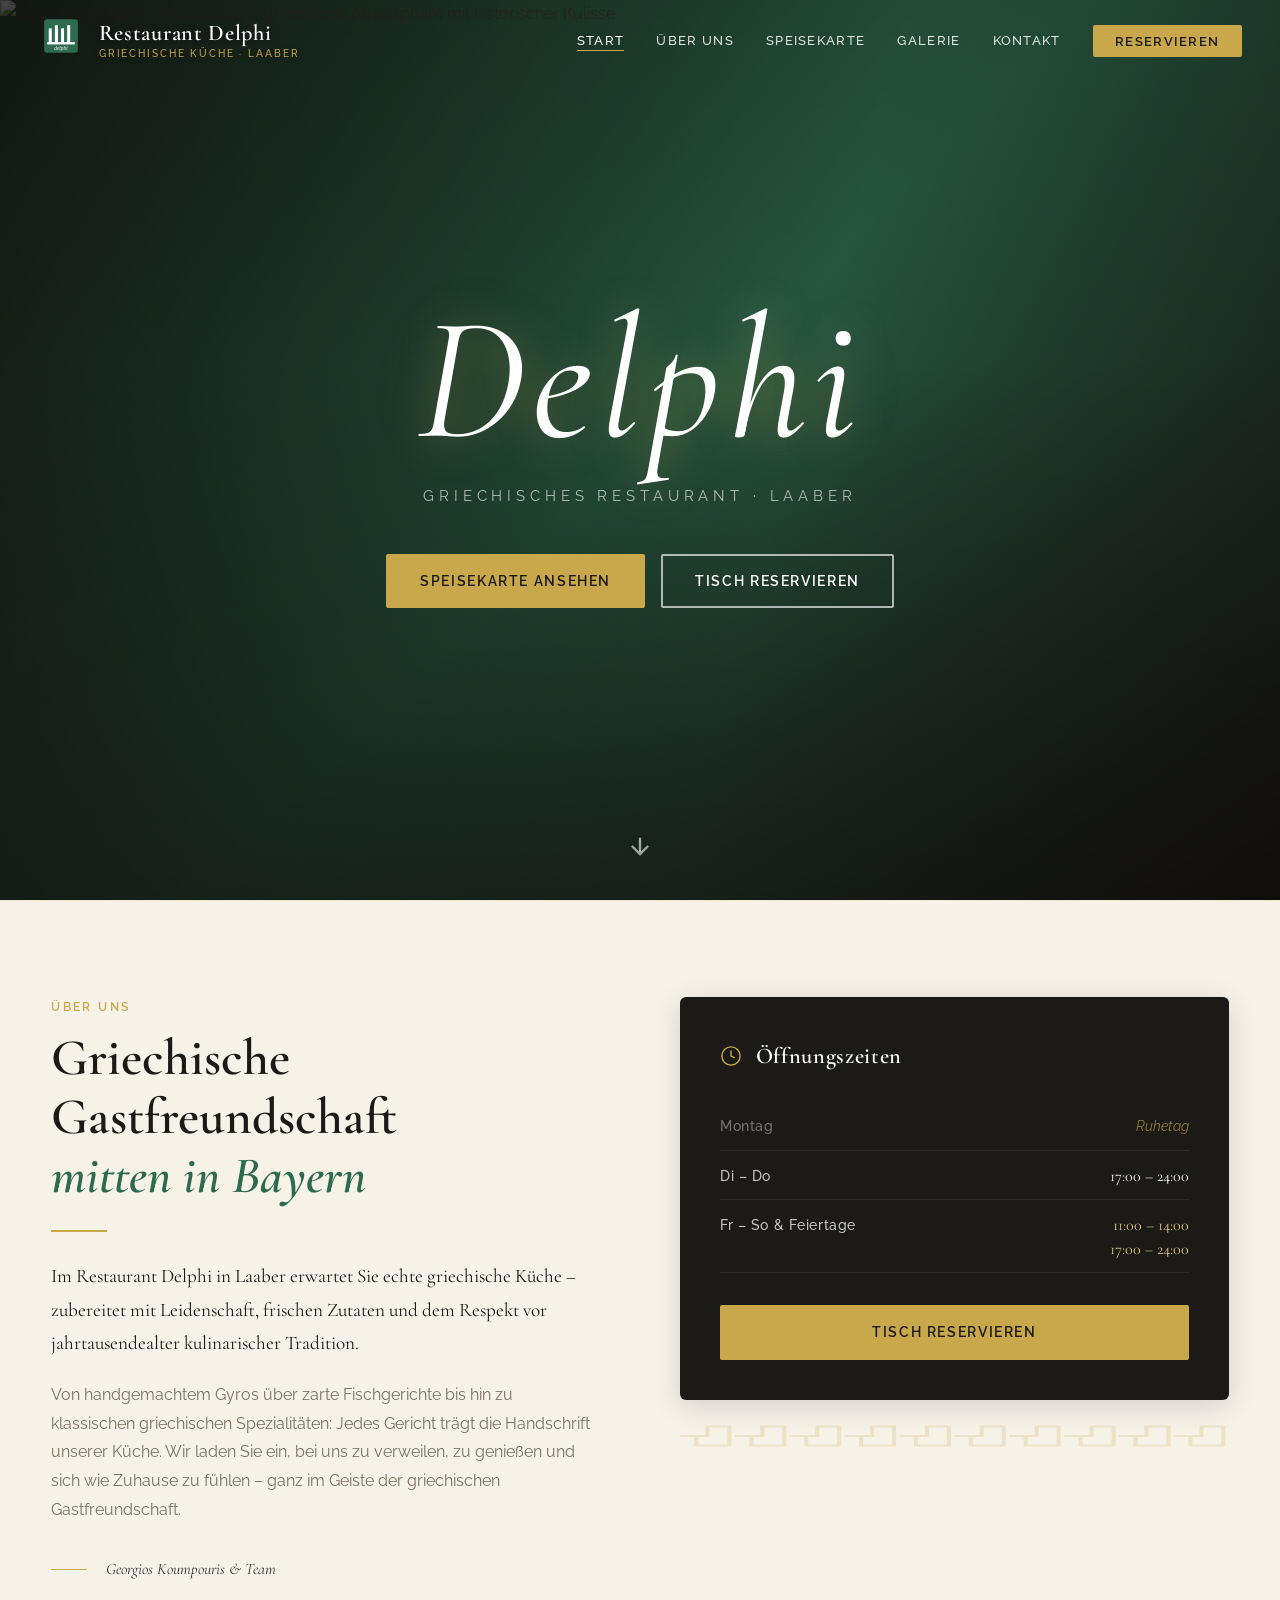
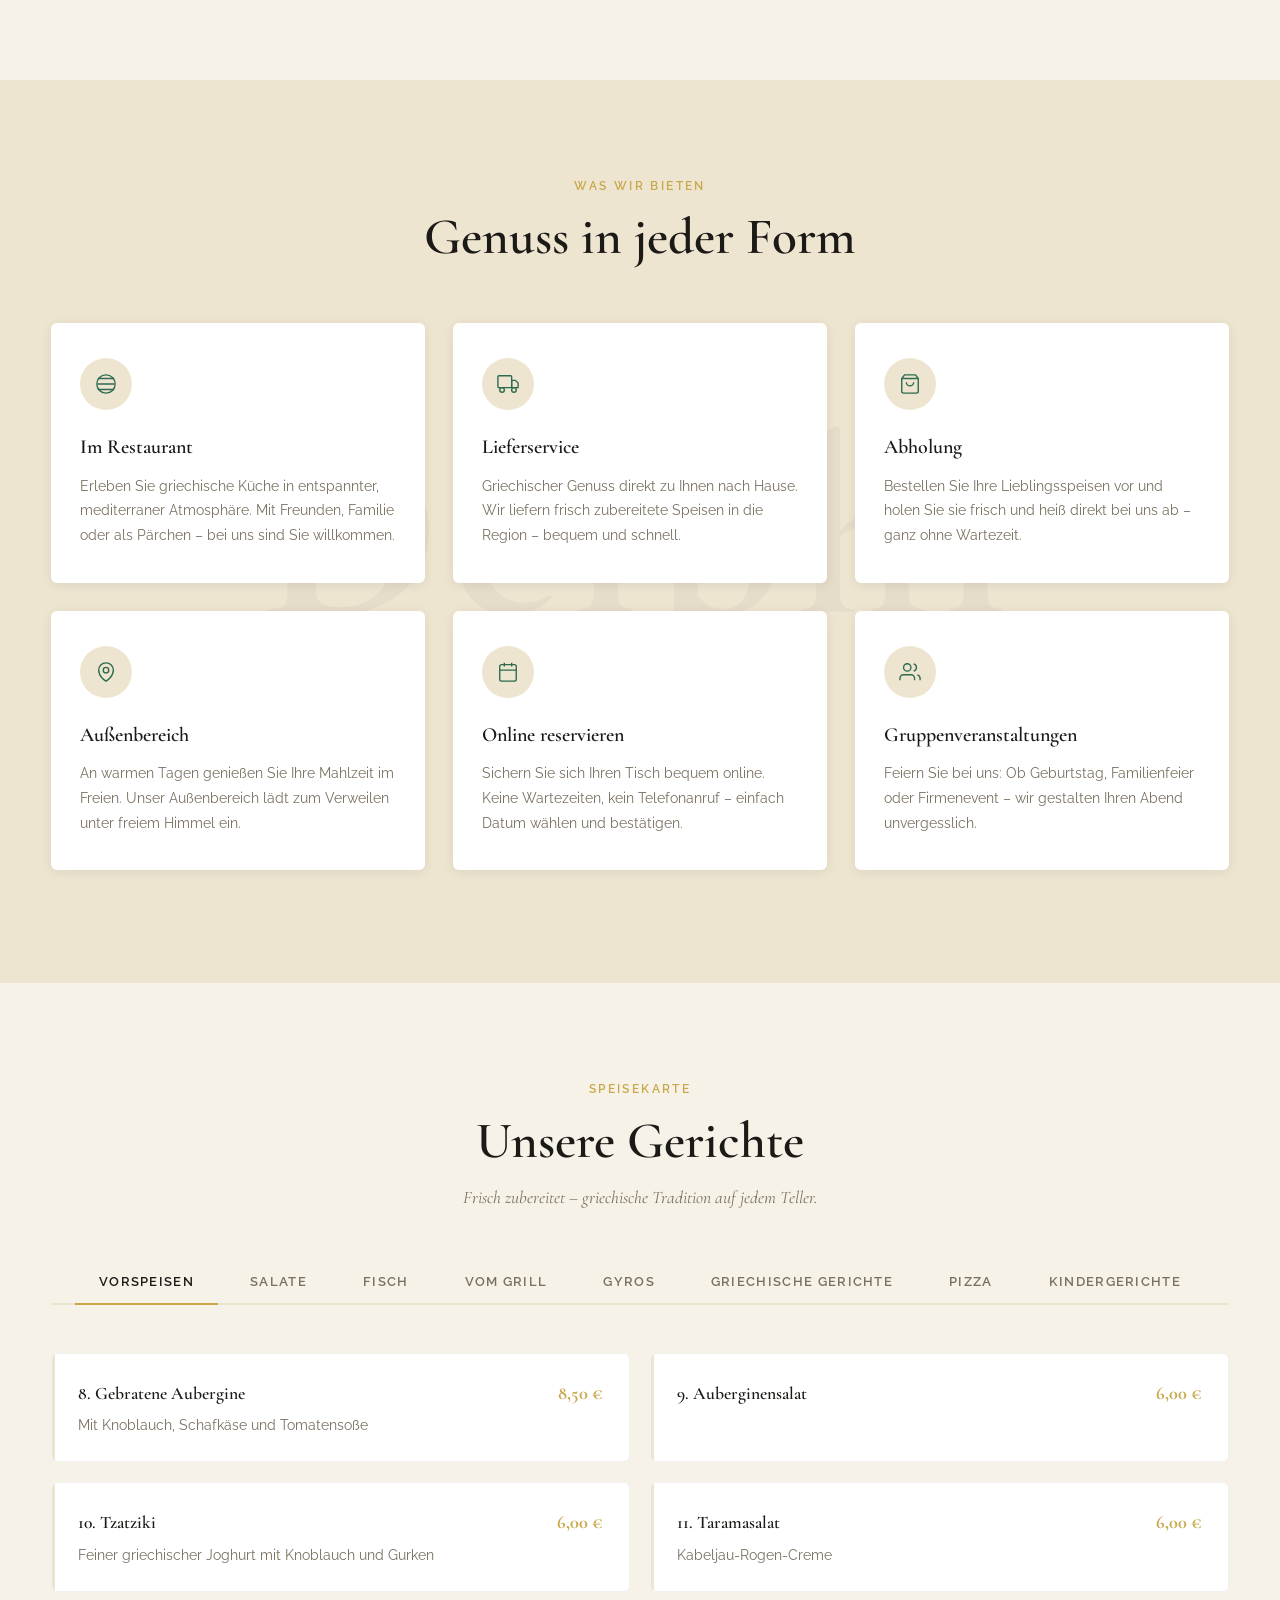
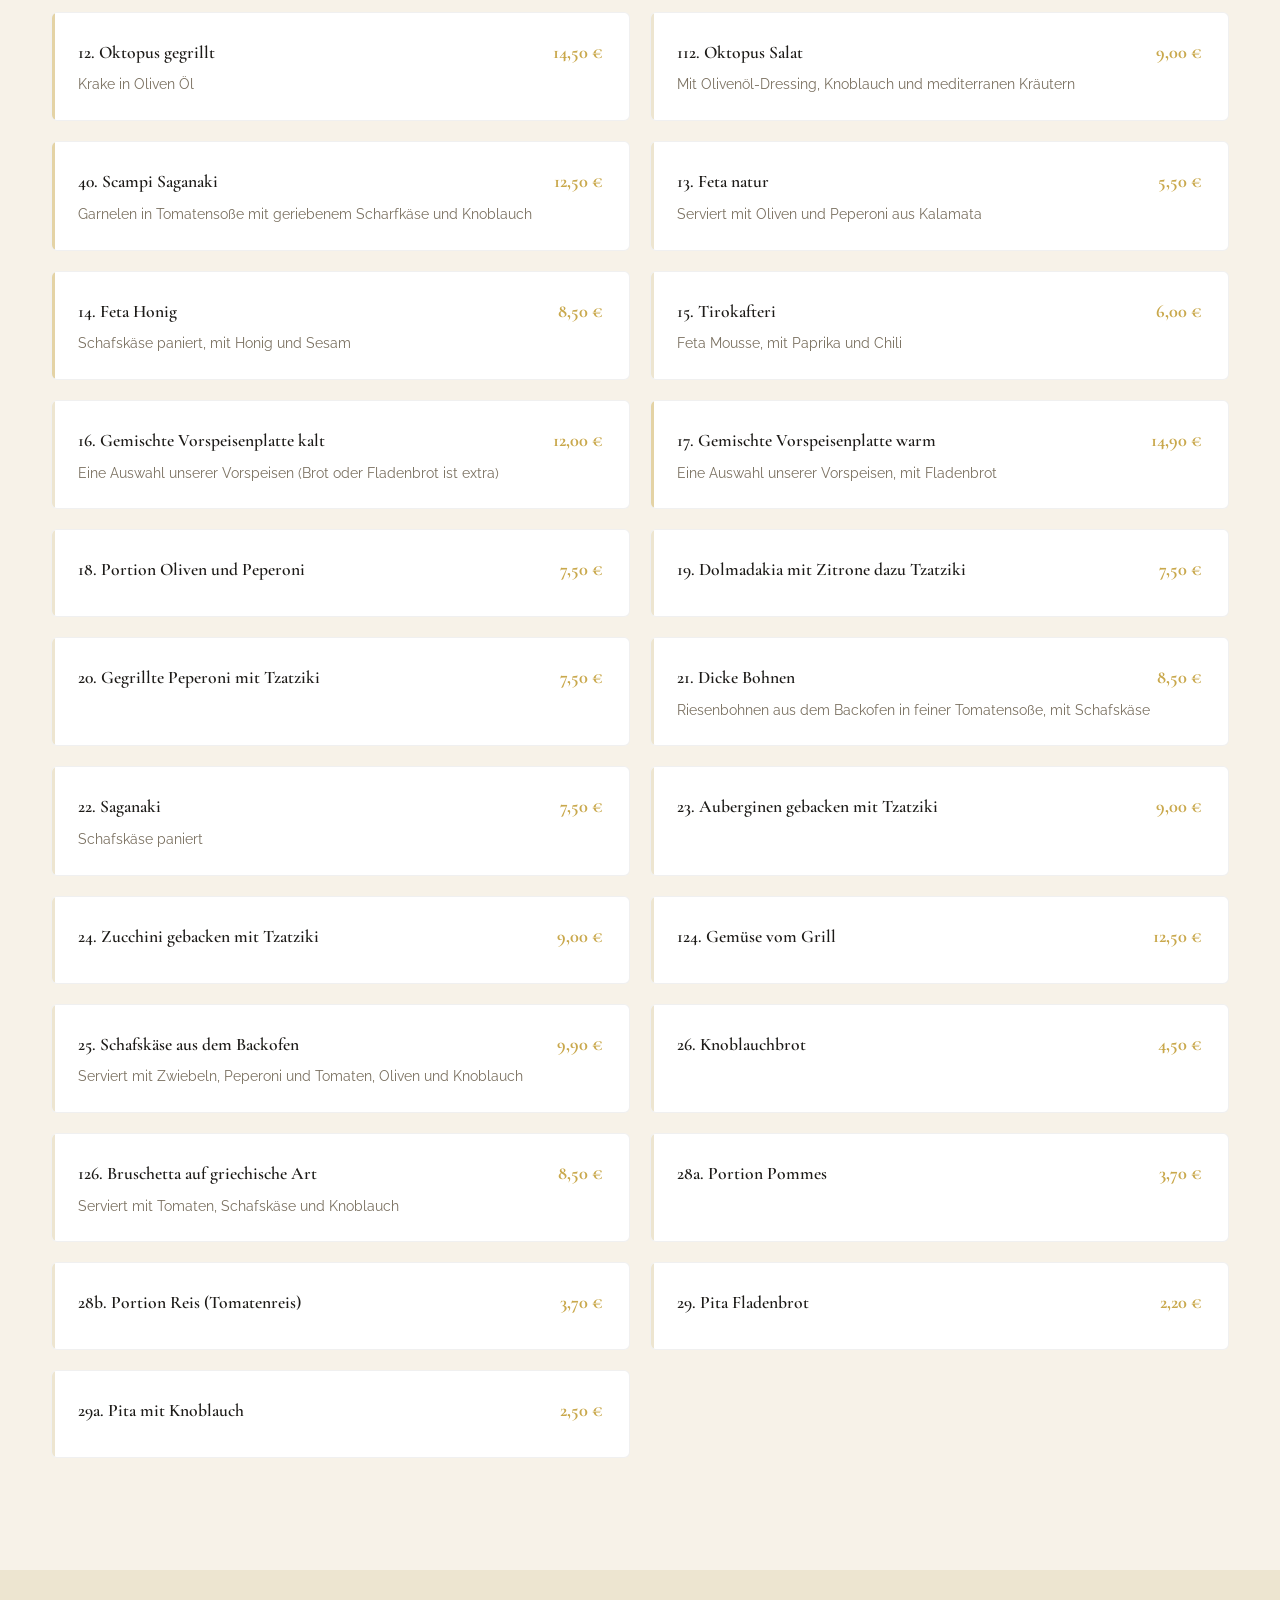
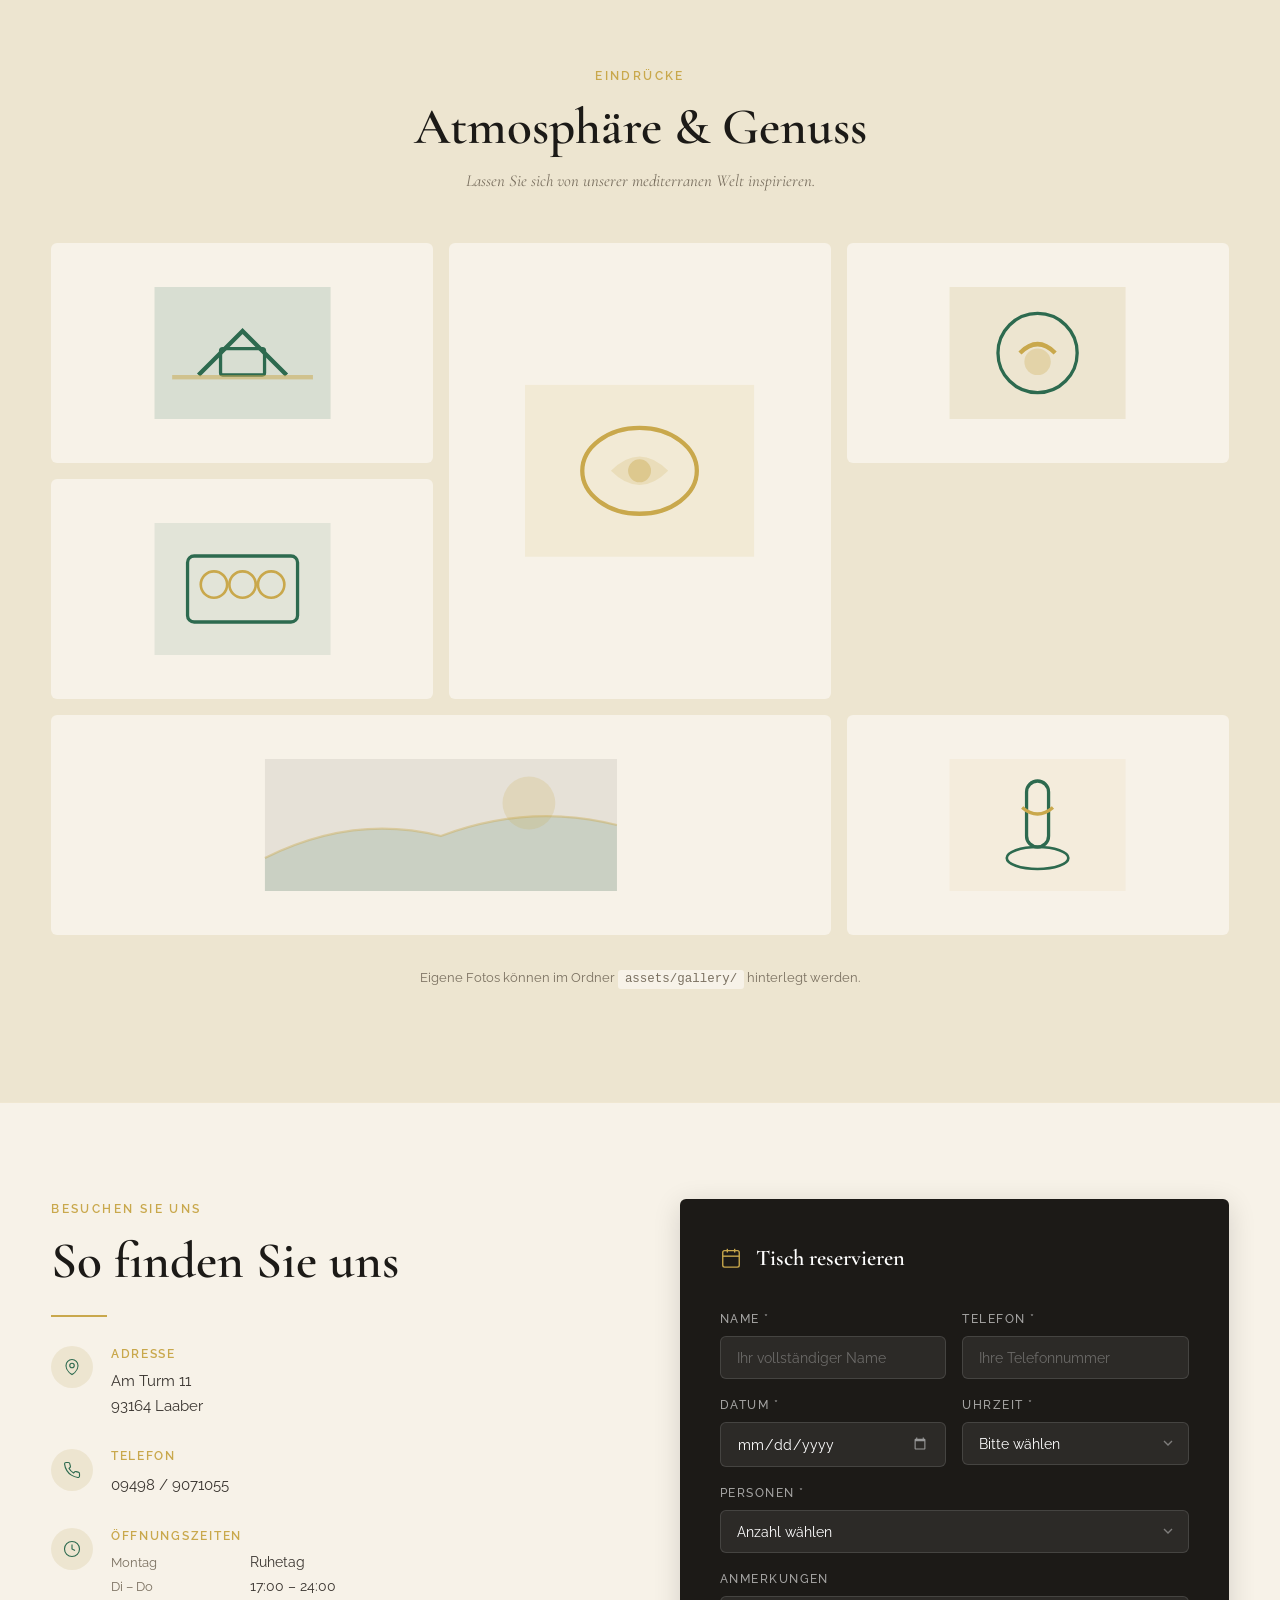
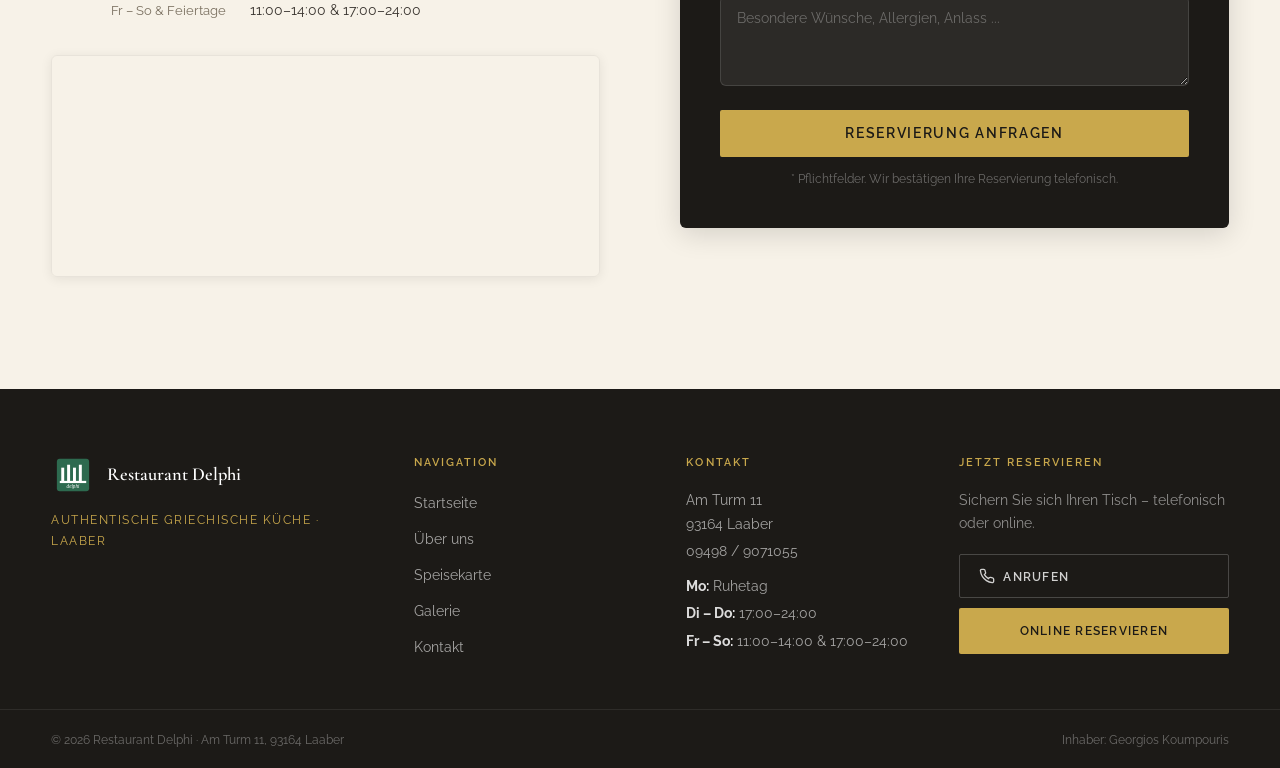
==== commit 9f979a57: "Standalone HTML und ZIP aktualisiert (neuester Stand) - index-standalone.html: komplett neu generier" ====
--- a/index-standalone.html
+++ b/index-standalone.html
@@ -251,19 +251,21 @@
 
 .logo-name {
   font-family: var(--font-serif);
-  font-size: 1.25rem;
+  font-size: 1.4rem;
   font-weight: 600;
   color: var(--clr-white);
-  letter-spacing: .02em;
+  letter-spacing: .03em;
+  text-shadow: 0 1px 8px rgba(0,0,0,.5);
 }
 
 .logo-sub {
   font-family: var(--font-sans);
   font-size: .65rem;
-  font-weight: 400;
+  font-weight: 500;
   letter-spacing: .18em;
   text-transform: uppercase;
   color: var(--clr-gold);
+  text-shadow: 0 1px 6px rgba(0,0,0,.4);
 }
 
 /* Nav links */
@@ -446,28 +448,34 @@
   width: 100%;
   height: 100%;
   object-fit: cover;
-  object-position: center 30%;
+  object-position: 62% center;
   transform-origin: center center;
   will-change: transform;
-  animation: heroZoom 14s ease-out forwards;
+  animation: heroZoom 16s ease-out forwards;
 }
 
 @keyframes heroZoom {
-  from { transform: scale(1.08) translateY(0); }
-  to   { transform: scale(1.0)  translateY(0); }
-}
-
-/* Multi-layer overlay: bottom heavy for text legibility */
+  from { transform: scale(1.06); }
+  to   { transform: scale(1.0); }
+}
+
+/* Overlay: left side darker to hide logo box in image, centre/bottom for text */
 .hero-overlay {
   position: absolute;
   inset: 0;
   background:
     linear-gradient(
+      105deg,
+      rgba(15, 12, 10, 0.72) 0%,
+      rgba(15, 12, 10, 0.35) 38%,
+      rgba(15, 12, 10, 0.15) 60%,
+      rgba(15, 12, 10, 0.50) 100%
+    ),
+    linear-gradient(
       to bottom,
-      rgba(20, 18, 15, 0.25) 0%,
-      rgba(20, 18, 15, 0.10) 30%,
-      rgba(20, 18, 15, 0.45) 65%,
-      rgba(20, 18, 15, 0.72) 100%
+      rgba(15, 12, 10, 0.15) 0%,
+      rgba(15, 12, 10, 0.05) 40%,
+      rgba(15, 12, 10, 0.60) 100%
     );
 }
 
@@ -478,48 +486,44 @@
   text-align: center;
   color: var(--clr-white);
   padding: 0 1.5rem;
-  animation: heroComeIn .9s ease both;
-  animation-delay: .3s;
+  animation: heroComeIn 1s ease both;
+  animation-delay: .4s;
 }
 
 @keyframes heroComeIn {
-  from { opacity: 0; transform: translateY(28px); }
+  from { opacity: 0; transform: translateY(32px); }
   to   { opacity: 1; transform: translateY(0); }
-}
-
-.hero-eyebrow {
-  font-family: var(--font-sans);
-  font-size: .78rem;
-  font-weight: 500;
-  letter-spacing: .28em;
-  text-transform: uppercase;
-  color: var(--clr-gold-light);
-  margin-bottom: .75rem;
 }
 
 .hero-title {
   font-family: var(--font-serif);
-  font-size: clamp(3.2rem, 10vw, 7rem);
+  font-size: clamp(5rem, 16vw, 11rem);
   font-weight: 300;
-  line-height: 1.05;
-  letter-spacing: .02em;
-  margin-bottom: 1.2rem;
+  line-height: 1;
+  letter-spacing: .04em;
+  margin-bottom: 1rem;
 }
 .hero-title em {
   font-style: italic;
-  font-weight: 600;
-  color: var(--clr-gold-light);
-}
-
-/* Decorative divider */
-.hero-divider {
-  display: flex;
-  align-items: center;
-  justify-content: center;
-  gap: 1rem;
-  margin-bottom: 1.2rem;
-  color: var(--clr-gold);
-}
+  font-weight: 400;
+  color: var(--clr-white);
+  text-shadow:
+    0 2px 40px rgba(201,168,76,.4),
+    0 0 80px rgba(201,168,76,.15);
+}
+
+.hero-location {
+  font-family: var(--font-sans);
+  font-size: clamp(.75rem, 1.8vw, .95rem);
+  font-weight: 400;
+  letter-spacing: .32em;
+  text-transform: uppercase;
+  color: rgba(255,255,255,.65);
+  margin-bottom: 2.8rem;
+}
+
+/* old unused – kept for compatibility */
+.hero-eyebrow { display: none; }
 .hero-divider span {
   display: block;
   width: 60px;
@@ -1787,14 +1791,8 @@
       </div>
 
       <div class="hero-content">
-        <p class="hero-eyebrow">Willkommen im</p>
-        <h1 class="hero-title">Restaurant<br /><em>Delphi</em></h1>
-        <div class="hero-divider" aria-hidden="true">
-          <span></span>
-          <svg viewBox="0 0 24 24" fill="currentColor"><path d="M12 2C6.48 2 2 6.48 2 12s4.48 10 10 10 10-4.48 10-10S17.52 2 12 2zm0 18c-4.41 0-8-3.59-8-8s3.59-8 8-8 8 3.59 8 8-3.59 8-8 8zm-1-13h2v6h-2zm0 8h2v2h-2z"/></svg>
-          <span></span>
-        </div>
-        <p class="hero-subtitle">Authentische griechische Küche<br />inspiriert von Tradition</p>
+        <h1 class="hero-title"><em>Delphi</em></h1>
+        <p class="hero-location">Griechisches Restaurant · Laaber</p>
         <div class="hero-actions">
           <a href="#menu" class="btn btn-primary">Speisekarte ansehen</a>
           <a href="#reservation" class="btn btn-outline">Tisch reservieren</a>
@@ -1974,311 +1972,172 @@
         <div class="menu-header reveal">
           <span class="section-label">Speisekarte</span>
           <h2 class="section-title">Unsere Gerichte</h2>
-          <p class="menu-intro">Frisch zubereitet mit ausgewählten Zutaten – klassisch griechisch, jeden Tag.</p>
+          <p class="menu-intro">Frisch zubereitet – griechische Tradition auf jedem Teller.</p>
         </div>
 
-        <!-- Tab Navigation -->
         <div class="menu-tabs" role="tablist" aria-label="Speisekarten-Kategorien">
           <button class="menu-tab active" role="tab" aria-selected="true"  aria-controls="tab-vorspeisen" data-tab="vorspeisen">Vorspeisen</button>
           <button class="menu-tab"        role="tab" aria-selected="false" aria-controls="tab-salate"     data-tab="salate">Salate</button>
-          <button class="menu-tab"        role="tab" aria-selected="false" aria-controls="tab-fisch"      data-tab="fisch">Fisch &amp; Meer</button>
-          <button class="menu-tab"        role="tab" aria-selected="false" aria-controls="tab-haehnchen"  data-tab="haehnchen">Hähnchen</button>
-          <button class="menu-tab"        role="tab" aria-selected="false" aria-controls="tab-lamm"       data-tab="lamm">Lamm</button>
-          <button class="menu-tab"        role="tab" aria-selected="false" aria-controls="tab-hauptgang"  data-tab="hauptgang">Hauptgerichte</button>
-          <button class="menu-tab"        role="tab" aria-selected="false" aria-controls="tab-weine"      data-tab="weine">Weine</button>
+          <button class="menu-tab"        role="tab" aria-selected="false" aria-controls="tab-fisch"      data-tab="fisch">Fisch</button>
+          <button class="menu-tab"        role="tab" aria-selected="false" aria-controls="tab-grill"      data-tab="grill">Vom Grill</button>
+          <button class="menu-tab"        role="tab" aria-selected="false" aria-controls="tab-gyros"      data-tab="gyros">Gyros</button>
+          <button class="menu-tab"        role="tab" aria-selected="false" aria-controls="tab-griechisch" data-tab="griechisch">Griechische Gerichte</button>
+          <button class="menu-tab"        role="tab" aria-selected="false" aria-controls="tab-pizza"      data-tab="pizza">Pizza</button>
+          <button class="menu-tab"        role="tab" aria-selected="false" aria-controls="tab-kinder"     data-tab="kinder">Kindergerichte</button>
         </div>
 
         <!-- ── VORSPEISEN ── -->
         <div class="menu-panel active" id="tab-vorspeisen" role="tabpanel">
           <div class="menu-grid">
-
-            <article class="menu-item">
-              <div class="menu-item-header">
-                <h3 class="menu-item-name">Tzatziki</h3>
-                <span class="menu-item-price">7,50 €</span>
-              </div>
-              <p class="menu-item-desc">Griechischer Joghurt mit Gurke, Knoblauch und Olivenöl</p>
-            </article>
-
-            <article class="menu-item">
-              <div class="menu-item-header">
-                <h3 class="menu-item-name">Taramas</h3>
-                <span class="menu-item-price">7,50 €</span>
-              </div>
-              <p class="menu-item-desc">Griechischer Fischrogencreme-Dip</p>
-            </article>
-
-            <article class="menu-item">
-              <div class="menu-item-header">
-                <h3 class="menu-item-name">Htipiti</h3>
-                <span class="menu-item-price">7,50 €</span>
-              </div>
-              <p class="menu-item-desc">Würzige Paprika-Feta-Creme</p>
-            </article>
-
-            <article class="menu-item menu-item--featured">
-              <div class="menu-item-header">
-                <h3 class="menu-item-name">Saganaki</h3>
-                <span class="menu-item-price">8,00 €</span>
-              </div>
-              <p class="menu-item-desc">Panierter, gebratener Fetakäse</p>
-            </article>
-
-            <article class="menu-item">
-              <div class="menu-item-header">
-                <h3 class="menu-item-name">Oliven und Peperoni</h3>
-                <span class="menu-item-price">6,50 €</span>
-              </div>
-              <p class="menu-item-desc">Auswahl griechischer Oliven mit eingelegten Peperoni</p>
-            </article>
-
-            <article class="menu-item menu-item--wide">
-              <div class="menu-item-header">
-                <h3 class="menu-item-name">Mezedes-Teller</h3>
-                <span class="menu-item-price">28,00 €</span>
-              </div>
-              <p class="menu-item-desc">Gemischter Vorspeisenteller – ideal zum Teilen</p>
-            </article>
-
+            <article class="menu-item"><div class="menu-item-header"><h3 class="menu-item-name">8. Gebratene Aubergine</h3><span class="menu-item-price">8,50 €</span></div><p class="menu-item-desc">Mit Knoblauch, Schafkäse und Tomatensoße</p></article>
+            <article class="menu-item"><div class="menu-item-header"><h3 class="menu-item-name">9. Auberginensalat</h3><span class="menu-item-price">6,00 €</span></div></article>
+            <article class="menu-item"><div class="menu-item-header"><h3 class="menu-item-name">10. Tzatziki</h3><span class="menu-item-price">6,00 €</span></div><p class="menu-item-desc">Feiner griechischer Joghurt mit Knoblauch und Gurken</p></article>
+            <article class="menu-item"><div class="menu-item-header"><h3 class="menu-item-name">11. Taramasalat</h3><span class="menu-item-price">6,00 €</span></div><p class="menu-item-desc">Kabeljau-Rogen-Creme</p></article>
+            <article class="menu-item menu-item--featured"><div class="menu-item-header"><h3 class="menu-item-name">12. Oktopus gegrillt</h3><span class="menu-item-price">14,50 €</span></div><p class="menu-item-desc">Krake in Oliven Öl</p></article>
+            <article class="menu-item"><div class="menu-item-header"><h3 class="menu-item-name">112. Oktopus Salat</h3><span class="menu-item-price">9,00 €</span></div><p class="menu-item-desc">Mit Olivenöl-Dressing, Knoblauch und mediterranen Kräutern</p></article>
+            <article class="menu-item menu-item--featured"><div class="menu-item-header"><h3 class="menu-item-name">40. Scampi Saganaki</h3><span class="menu-item-price">12,50 €</span></div><p class="menu-item-desc">Garnelen in Tomatensoße mit geriebenem Scharfkäse und Knoblauch</p></article>
+            <article class="menu-item"><div class="menu-item-header"><h3 class="menu-item-name">13. Feta natur</h3><span class="menu-item-price">5,50 €</span></div><p class="menu-item-desc">Serviert mit Oliven und Peperoni aus Kalamata</p></article>
+            <article class="menu-item menu-item--featured"><div class="menu-item-header"><h3 class="menu-item-name">14. Feta Honig</h3><span class="menu-item-price">8,50 €</span></div><p class="menu-item-desc">Schafskäse paniert, mit Honig und Sesam</p></article>
+            <article class="menu-item"><div class="menu-item-header"><h3 class="menu-item-name">15. Tirokafteri</h3><span class="menu-item-price">6,00 €</span></div><p class="menu-item-desc">Feta Mousse, mit Paprika und Chili</p></article>
+            <article class="menu-item"><div class="menu-item-header"><h3 class="menu-item-name">16. Gemischte Vorspeisenplatte kalt</h3><span class="menu-item-price">12,00 €</span></div><p class="menu-item-desc">Eine Auswahl unserer Vorspeisen (Brot oder Fladenbrot ist extra)</p></article>
+            <article class="menu-item menu-item--featured"><div class="menu-item-header"><h3 class="menu-item-name">17. Gemischte Vorspeisenplatte warm</h3><span class="menu-item-price">14,90 €</span></div><p class="menu-item-desc">Eine Auswahl unserer Vorspeisen, mit Fladenbrot</p></article>
+            <article class="menu-item"><div class="menu-item-header"><h3 class="menu-item-name">18. Portion Oliven und Peperoni</h3><span class="menu-item-price">7,50 €</span></div></article>
+            <article class="menu-item"><div class="menu-item-header"><h3 class="menu-item-name">19. Dolmadakia mit Zitrone dazu Tzatziki</h3><span class="menu-item-price">7,50 €</span></div></article>
+            <article class="menu-item"><div class="menu-item-header"><h3 class="menu-item-name">20. Gegrillte Peperoni mit Tzatziki</h3><span class="menu-item-price">7,50 €</span></div></article>
+            <article class="menu-item"><div class="menu-item-header"><h3 class="menu-item-name">21. Dicke Bohnen</h3><span class="menu-item-price">8,50 €</span></div><p class="menu-item-desc">Riesenbohnen aus dem Backofen in feiner Tomatensoße, mit Schafskäse</p></article>
+            <article class="menu-item"><div class="menu-item-header"><h3 class="menu-item-name">22. Saganaki</h3><span class="menu-item-price">7,50 €</span></div><p class="menu-item-desc">Schafskäse paniert</p></article>
+            <article class="menu-item"><div class="menu-item-header"><h3 class="menu-item-name">23. Auberginen gebacken mit Tzatziki</h3><span class="menu-item-price">9,00 €</span></div></article>
+            <article class="menu-item"><div class="menu-item-header"><h3 class="menu-item-name">24. Zucchini gebacken mit Tzatziki</h3><span class="menu-item-price">9,00 €</span></div></article>
+            <article class="menu-item"><div class="menu-item-header"><h3 class="menu-item-name">124. Gemüse vom Grill</h3><span class="menu-item-price">12,50 €</span></div></article>
+            <article class="menu-item"><div class="menu-item-header"><h3 class="menu-item-name">25. Schafskäse aus dem Backofen</h3><span class="menu-item-price">9,90 €</span></div><p class="menu-item-desc">Serviert mit Zwiebeln, Peperoni und Tomaten, Oliven und Knoblauch</p></article>
+            <article class="menu-item"><div class="menu-item-header"><h3 class="menu-item-name">26. Knoblauchbrot</h3><span class="menu-item-price">4,50 €</span></div></article>
+            <article class="menu-item"><div class="menu-item-header"><h3 class="menu-item-name">126. Bruschetta auf griechische Art</h3><span class="menu-item-price">8,50 €</span></div><p class="menu-item-desc">Serviert mit Tomaten, Schafskäse und Knoblauch</p></article>
+            <article class="menu-item"><div class="menu-item-header"><h3 class="menu-item-name">28a. Portion Pommes</h3><span class="menu-item-price">3,70 €</span></div></article>
+            <article class="menu-item"><div class="menu-item-header"><h3 class="menu-item-name">28b. Portion Reis (Tomatenreis)</h3><span class="menu-item-price">3,70 €</span></div></article>
+            <article class="menu-item"><div class="menu-item-header"><h3 class="menu-item-name">29. Pita Fladenbrot</h3><span class="menu-item-price">2,20 €</span></div></article>
+            <article class="menu-item"><div class="menu-item-header"><h3 class="menu-item-name">29a. Pita mit Knoblauch</h3><span class="menu-item-price">2,50 €</span></div></article>
           </div>
         </div>
 
         <!-- ── SALATE ── -->
         <div class="menu-panel" id="tab-salate" role="tabpanel" hidden>
           <div class="menu-grid">
-
-            <article class="menu-item">
-              <div class="menu-item-header">
-                <h3 class="menu-item-name">Oktopus-Salat</h3>
-                <span class="menu-item-price">10,00 €</span>
-              </div>
-              <p class="menu-item-desc">Zarter Tintenfisch auf gemischtem Salat</p>
-            </article>
-
-            <article class="menu-item">
-              <div class="menu-item-header">
-                <h3 class="menu-item-name">Thunfischsalat</h3>
-                <span class="menu-item-price">12,00 €</span>
-              </div>
-              <p class="menu-item-desc">Thunfisch mit Olivenöl und Zwiebeln auf frischem Salat</p>
-            </article>
-
-            <article class="menu-item menu-item--featured">
-              <div class="menu-item-header">
-                <h3 class="menu-item-name">Gyros Salat</h3>
-                <span class="menu-item-price">13,50 €</span>
-              </div>
-              <p class="menu-item-desc">Gemischter Salat mit saftigem Gyros</p>
-            </article>
-
-            <article class="menu-item menu-item--featured">
-              <div class="menu-item-header">
-                <h3 class="menu-item-name">Hähnchen Salat</h3>
-                <span class="menu-item-price">14,50 €</span>
-              </div>
-              <p class="menu-item-desc">Gemischter Salat mit gebratenen Hähnchenstreifen</p>
-            </article>
-
+            <article class="menu-item menu-item--featured"><div class="menu-item-header"><h3 class="menu-item-name">1. Hähnchen Salat</h3><span class="menu-item-price">14,50 €</span></div><p class="menu-item-desc">Gemischter Salat mit gebratenen Hänchenstreifen</p></article>
+            <article class="menu-item menu-item--featured"><div class="menu-item-header"><h3 class="menu-item-name">01. Gyros Salat</h3><span class="menu-item-price">13,50 €</span></div><p class="menu-item-desc">Gemischter Salat mit feinstem Gyros</p></article>
+            <article class="menu-item"><div class="menu-item-header"><h3 class="menu-item-name">2. Thunfischsalat</h3><span class="menu-item-price">12,00 €</span></div><p class="menu-item-desc">Gemischter Salat mit Thunfisch, Oliven Öl, Zwiebeln</p></article>
+            <article class="menu-item"><div class="menu-item-header"><h3 class="menu-item-name">3. Griechischer Bauernsalat</h3><span class="menu-item-price">13,00 €</span></div><p class="menu-item-desc">Strauchtomaten, Gurken, Zwiebeln, Schafkäse, Oliven</p></article>
+            <article class="menu-item"><div class="menu-item-header"><h3 class="menu-item-name">4. Kleiner Griechischer Bauernsalat</h3><span class="menu-item-price">8,00 €</span></div><p class="menu-item-desc">Strauchtomaten, Gurken, Zwiebeln, Schafkäse, Oliven</p></article>
+            <article class="menu-item menu-item--featured"><div class="menu-item-header"><h3 class="menu-item-name">5. Salat Scampi</h3><span class="menu-item-price">15,50 €</span></div><p class="menu-item-desc">Gemischter Salat mit Garnelen und Dressing</p></article>
+            <article class="menu-item"><div class="menu-item-header"><h3 class="menu-item-name">6. Kleine Gemischte Salat</h3><span class="menu-item-price">4,00 €</span></div></article>
           </div>
         </div>
 
-        <!-- ── FISCH & MEER ── -->
+        <!-- ── FISCH ── -->
         <div class="menu-panel" id="tab-fisch" role="tabpanel" hidden>
           <div class="menu-grid">
-
-            <article class="menu-item">
-              <div class="menu-item-header">
-                <h3 class="menu-item-name">Calamari</h3>
-                <span class="menu-item-price">9,00 €</span>
-              </div>
-              <p class="menu-item-desc">Mit Pommes frites und Tzatziki</p>
-            </article>
-
-            <article class="menu-item menu-item--featured">
-              <div class="menu-item-header">
-                <h3 class="menu-item-name">Garnelenspaghetti</h3>
-                <span class="menu-item-price">15,90 €</span>
-              </div>
-              <p class="menu-item-desc">Garnelen mit Knoblauch, Ouzo und Tomatensauce</p>
-            </article>
-
-            <article class="menu-item">
-              <div class="menu-item-header">
-                <h3 class="menu-item-name">Fischplatte</h3>
-                <span class="menu-item-price">18,50 €</span>
-              </div>
-              <p class="menu-item-desc">Seehecht, Calamari, Garnelen und Sardellen</p>
-            </article>
-
-            <article class="menu-item menu-item--wide">
-              <div class="menu-item-header">
-                <h3 class="menu-item-name">Fischplatte für 2 Personen</h3>
-                <span class="menu-item-price">45,00 €</span>
-              </div>
-              <p class="menu-item-desc">Große Auswahl frischer Fisch- und Meeresfrüchte – perfekt zum Teilen</p>
-            </article>
-
-            <article class="menu-item menu-item--wide">
-              <div class="menu-item-header">
-                <h3 class="menu-item-name">Fischplatte für 4 Personen</h3>
-                <span class="menu-item-price">90,00 €</span>
-              </div>
-              <p class="menu-item-desc">Das große Festessen für die ganze Gruppe</p>
-            </article>
-
+            <article class="menu-item menu-item--featured"><div class="menu-item-header"><h3 class="menu-item-name">130. Dorade Fillet</h3><span class="menu-item-price">19,50 €</span></div><p class="menu-item-desc">Gegrillt mit Gemüse, Reis und Salat</p></article>
+            <article class="menu-item"><div class="menu-item-header"><h3 class="menu-item-name">30. Baby Calamari gegrillt</h3><span class="menu-item-price">18,50 €</span></div><p class="menu-item-desc">Gegrillte Calamari mit Gemüse, Tzatziki, Reis und Salat</p></article>
+            <article class="menu-item"><div class="menu-item-header"><h3 class="menu-item-name">31. Calamari gebacken</h3><span class="menu-item-price">17,50 €</span></div><p class="menu-item-desc">Serviert mit Tzatziki, Pommes und Salat</p></article>
+            <article class="menu-item menu-item--featured"><div class="menu-item-header"><h3 class="menu-item-name">131. Santorini Teller</h3><span class="menu-item-price">27,50 €</span></div><p class="menu-item-desc">Gegrillt Baby Calamari & Oktopus mit Gemüse, Tzatziki, Reis und Salat</p></article>
+            <article class="menu-item"><div class="menu-item-header"><h3 class="menu-item-name">32. Sardellen paniert</h3><span class="menu-item-price">15,50 €</span></div><p class="menu-item-desc">Serviert mit Tzatziki, Pommes und Salat</p></article>
+            <article class="menu-item"><div class="menu-item-header"><h3 class="menu-item-name">33. Galeos</h3><span class="menu-item-price">16,50 €</span></div><p class="menu-item-desc">Seehecht paniert mit Tzatziki, Reis, Gemüse und Salat</p></article>
+            <article class="menu-item"><div class="menu-item-header"><h3 class="menu-item-name">34. Muscheln</h3><span class="menu-item-price">15,50 €</span></div><p class="menu-item-desc">Muscheln in Tomatensoße mit Knoblauch</p></article>
+            <article class="menu-item"><div class="menu-item-header"><h3 class="menu-item-name">35. Tropenzungenfilet</h3><span class="menu-item-price">17,00 €</span></div><p class="menu-item-desc">Gebacken mit Tzatziki, Reis, Gemüse und Salat</p></article>
+            <article class="menu-item"><div class="menu-item-header"><h3 class="menu-item-name">37. Garnelen vom Grill (5 Stück)</h3><span class="menu-item-price">19,50 €</span></div><p class="menu-item-desc">Serviert mit Reis, Gemüse und Salat</p></article>
+            <article class="menu-item"><div class="menu-item-header"><h3 class="menu-item-name">38. Veriateller</h3><span class="menu-item-price">17,50 €</span></div><p class="menu-item-desc">Paniertes Tropenzungenfilet und Calamari mit Tzatziki, Reis, Gemüse und Salat</p></article>
+            <article class="menu-item menu-item--featured"><div class="menu-item-header"><h3 class="menu-item-name">39. Mykonosteller</h3><span class="menu-item-price">18,50 €</span></div><p class="menu-item-desc">Seehecht, Calamari, Garnelen, Sardellen mit Tzatziki, Reis, Gemüse und Salat</p></article>
+            <article class="menu-item"><div class="menu-item-header"><h3 class="menu-item-name">41. Fischteller</h3><span class="menu-item-price">19,50 €</span></div><p class="menu-item-desc">Calamari, Garnelen und Sardellen mit Tzatziki, Reis, Gemüse und Salat</p></article>
+            <article class="menu-item menu-item--wide"><div class="menu-item-header"><h3 class="menu-item-name">42. Fischplatte für 2 Personen</h3><span class="menu-item-price">45,00 €</span></div></article>
+            <article class="menu-item menu-item--wide"><div class="menu-item-header"><h3 class="menu-item-name">43. Fischplatte für 4 Personen</h3><span class="menu-item-price">90,00 €</span></div></article>
+            <article class="menu-item"><div class="menu-item-header"><h3 class="menu-item-name">198. Garnelenspaghetti</h3><span class="menu-item-price">15,90 €</span></div><p class="menu-item-desc">Mit Garnelen, Knoblauch, Ouzo und Tomatensoße</p></article>
           </div>
         </div>
 
-        <!-- ── HÄHNCHEN ── -->
-        <div class="menu-panel" id="tab-haehnchen" role="tabpanel" hidden>
+        <!-- ── VOM GRILL ── -->
+        <div class="menu-panel" id="tab-grill" role="tabpanel" hidden>
           <div class="menu-grid">
-
-            <article class="menu-item">
-              <div class="menu-item-header">
-                <h3 class="menu-item-name">Hähnchenbrust mit Kräuterbutter</h3>
-                <span class="menu-item-price">12,50 €</span>
-              </div>
-              <p class="menu-item-desc">Zarte Hähnchenbrust mit aromatischer Kräuterbutter</p>
-            </article>
-
-            <article class="menu-item">
-              <div class="menu-item-header">
-                <h3 class="menu-item-name">Hähnchenbrust mit Champignon-Curry-Sauce</h3>
-                <span class="menu-item-price">13,50 €</span>
-              </div>
-              <p class="menu-item-desc">Hähnchenbrust in cremiger Champignon-Curry-Sauce</p>
-            </article>
-
-            <article class="menu-item menu-item--featured">
-              <div class="menu-item-header">
-                <h3 class="menu-item-name">Hähnchenbrust a la Chef</h3>
-                <span class="menu-item-price">14,50 €</span>
-              </div>
-              <p class="menu-item-desc">Mit Metaxa-Sauce und überbackenem Käse</p>
-            </article>
-
-            <article class="menu-item">
-              <div class="menu-item-header">
-                <h3 class="menu-item-name">Hähnchenschnitzel mit Metaxasoße</h3>
-                <span class="menu-item-price">22,50 €</span>
-              </div>
-              <p class="menu-item-desc">Knuspriges Hähnchenschnitzel mit der feinen Metaxa-Brandy-Sauce</p>
-            </article>
-
+            <article class="menu-item"><div class="menu-item-header"><h3 class="menu-item-name">144. Rindleber vom Grill</h3><span class="menu-item-price">15,50 €</span></div><p class="menu-item-desc">Mit Reis, Zwiebeln, Tzatziki und Salat</p></article>
+            <article class="menu-item menu-item--featured"><div class="menu-item-header"><h3 class="menu-item-name">44. Souvlaki</h3><span class="menu-item-price">15,50 €</span></div><p class="menu-item-desc">2 Fleischspieße (Schwein) mit Tzatziki, Reis, Pommes und Salat</p></article>
+            <article class="menu-item menu-item--featured"><div class="menu-item-header"><h3 class="menu-item-name">45. Hähnchen Souvlaki</h3><span class="menu-item-price">15,50 €</span></div><p class="menu-item-desc">2 Fleischspieße mit Tzatziki, Reis, Pommes und Salat</p></article>
+            <article class="menu-item"><div class="menu-item-header"><h3 class="menu-item-name">46. Souvlaki – Calamari</h3><span class="menu-item-price">17,50 €</span></div><p class="menu-item-desc">Serviert mit Tzatziki, Reis, Pommes und Salat</p></article>
+            <article class="menu-item"><div class="menu-item-header"><h3 class="menu-item-name">48. Sutzuki</h3><span class="menu-item-price">15,50 €</span></div><p class="menu-item-desc">Serviert mit Tzatziki, Reis, Pommes und Salat</p></article>
+            <article class="menu-item"><div class="menu-item-header"><h3 class="menu-item-name">49. Schweinelendchenspieß</h3><span class="menu-item-price">17,50 €</span></div><p class="menu-item-desc">Schweinefilet mit Paprika, Knoblauchbutter, Tzatziki, Reis, Pommes und Salat</p></article>
+            <article class="menu-item menu-item--featured"><div class="menu-item-header"><h3 class="menu-item-name">50. Rindsteak mit Sahnesoße</h3><span class="menu-item-price">23,00 €</span></div><p class="menu-item-desc">Serviert mit Reis, Pommes und Salat</p></article>
+            <article class="menu-item"><div class="menu-item-header"><h3 class="menu-item-name">51. Bifteki</h3><span class="menu-item-price">17,50 €</span></div><p class="menu-item-desc">Hacksteak gefüllt mit Schafskäse, serviert mit Reis, Pommes und Salat</p></article>
+            <article class="menu-item"><div class="menu-item-header"><h3 class="menu-item-name">52. Lammkotelett</h3><span class="menu-item-price">19,50 €</span></div><p class="menu-item-desc">Serviert mit Tzatziki, Pommes, Gemüse und Salat</p></article>
+            <article class="menu-item"><div class="menu-item-header"><h3 class="menu-item-name">150. Rindsteak vom Grill</h3><span class="menu-item-price">22,90 €</span></div><p class="menu-item-desc">Serviert mit Tzatziki, Pommes, Gemüse und Salat</p></article>
+            <article class="menu-item"><div class="menu-item-header"><h3 class="menu-item-name">151. Hänchenbrustfilet vom Grill</h3><span class="menu-item-price">16,90 €</span></div><p class="menu-item-desc">Serviert mit Tzatziki, Pommes, Gemüse und Salat</p></article>
           </div>
         </div>
 
-        <!-- ── LAMM ── -->
-        <div class="menu-panel" id="tab-lamm" role="tabpanel" hidden>
+        <!-- ── GYROS-SPEZIALITÄTEN ── -->
+        <div class="menu-panel" id="tab-gyros" role="tabpanel" hidden>
           <div class="menu-grid">
-
-            <article class="menu-item">
-              <div class="menu-item-header">
-                <h3 class="menu-item-name">Lammfilet mit Tzatziki</h3>
-                <span class="menu-item-price">22,50 €</span>
-              </div>
-              <p class="menu-item-desc">Zartes Lammfilet mit hausgemachtem Tzatziki</p>
-            </article>
-
-            <article class="menu-item menu-item--featured">
-              <div class="menu-item-header">
-                <h3 class="menu-item-name">Lammfilet mit Sauce Bernaise</h3>
-                <span class="menu-item-price">36,90 €</span>
-              </div>
-              <p class="menu-item-desc">Edles Lammfilet mit klassischer Sauce Béarnaise</p>
-            </article>
-
-            <article class="menu-item menu-item--featured">
-              <div class="menu-item-header">
-                <h3 class="menu-item-name">Lammfilet mit Kräuterbutter</h3>
-                <span class="menu-item-price">36,90 €</span>
-              </div>
-              <p class="menu-item-desc">Feinstes Lammfilet mit Kräuterbutter verfeinert</p>
-            </article>
-
+            <article class="menu-item menu-item--featured"><div class="menu-item-header"><h3 class="menu-item-name">53. Gyros</h3><span class="menu-item-price">14,00 €</span></div><p class="menu-item-desc">Schweinefleisch vom Drehspieß mit Reis, Zwiebeln, Tzatziki und Salat</p></article>
+            <article class="menu-item"><div class="menu-item-header"><h3 class="menu-item-name">54. Gyros Spezial</h3><span class="menu-item-price">16,00 €</span></div><p class="menu-item-desc">Gyros überbacken mit Brot und Salat</p></article>
+            <article class="menu-item"><div class="menu-item-header"><h3 class="menu-item-name">054. Gyros Metaxasoße überbacken</h3><span class="menu-item-price">17,50 €</span></div><p class="menu-item-desc">Gyros überbacken mit Brot und Salat</p></article>
+            <article class="menu-item"><div class="menu-item-header"><h3 class="menu-item-name">47. Gyrosfanne</h3><span class="menu-item-price">16,00 €</span></div><p class="menu-item-desc">Gyros in Sahnesoße, dazu Reis, Pommes und Salat</p></article>
+            <article class="menu-item"><div class="menu-item-header"><h3 class="menu-item-name">047. Gyrosfanne Metaxasoße</h3><span class="menu-item-price">17,50 €</span></div><p class="menu-item-desc">Gyros in Metaxasoße, dazu Reis, Pommes und Salat</p></article>
+            <article class="menu-item"><div class="menu-item-header"><h3 class="menu-item-name">55. Gyros Pita</h3><span class="menu-item-price">14,50 €</span></div><p class="menu-item-desc">Schweinefleisch vom Drehspieß mit Pita, Zwiebeln, Tzatziki und Salat</p></article>
+            <article class="menu-item"><div class="menu-item-header"><h3 class="menu-item-name">055. Skepasti</h3><span class="menu-item-price">19,50 €</span></div><p class="menu-item-desc">2 Pitabrote mit Gyros, Tomaten, Zwiebeln, Käse, Tzatziki, Pommes und Salat</p></article>
+            <article class="menu-item"><div class="menu-item-header"><h3 class="menu-item-name">56. Gyros Calamari</h3><span class="menu-item-price">18,50 €</span></div><p class="menu-item-desc">Serviert mit Tzatziki, Reis, Pommes und Salat</p></article>
+            <article class="menu-item menu-item--featured"><div class="menu-item-header"><h3 class="menu-item-name">58. Grillteller</h3><span class="menu-item-price">20,50 €</span></div><p class="menu-item-desc">Mit Gyros, 1 Souvlaki, 1 Lammkotelett, 1 Sutzuki, Schweinsteak, Tzatziki, Reis, Pommes und Salat</p></article>
+            <article class="menu-item"><div class="menu-item-header"><h3 class="menu-item-name">59. Olympiateller</h3><span class="menu-item-price">15,90 €</span></div><p class="menu-item-desc">Gyros & Souvlaki (1 Stk.) mit Tzatziki, Reis, Pommes und Salat</p></article>
+            <article class="menu-item"><div class="menu-item-header"><h3 class="menu-item-name">590. Athenteller</h3><span class="menu-item-price">15,90 €</span></div><p class="menu-item-desc">Gyros & Rinderleber (1 Stk.) mit Zwiebeln, Tzatziki, Reis, Pommes und Salat</p></article>
+            <article class="menu-item"><div class="menu-item-header"><h3 class="menu-item-name">60. Finoteller</h3><span class="menu-item-price">16,50 €</span></div><p class="menu-item-desc">Gyros, 1 Souvlaki, 1 Sutzuki mit Tzatziki, Reis, Pommes und Salat</p></article>
+            <article class="menu-item"><div class="menu-item-header"><h3 class="menu-item-name">62. Akropolisteller</h3><span class="menu-item-price">20,50 €</span></div><p class="menu-item-desc">Gyros, 1 Souvlaki, 2 Lammkoteletts mit Tzatziki, Reis, Pommes und Salat</p></article>
+            <article class="menu-item"><div class="menu-item-header"><h3 class="menu-item-name">63. Meteorateller</h3><span class="menu-item-price">17,50 €</span></div><p class="menu-item-desc">Gyros, 1 Souvlaki, 2 Sutzuki mit Tzatziki, Reis, Pommes und Salat</p></article>
+            <article class="menu-item"><div class="menu-item-header"><h3 class="menu-item-name">64. Rhodosteller</h3><span class="menu-item-price">18,50 €</span></div><p class="menu-item-desc">Gyros, 1 Souvlaki, Calamari und Garnelen mit Tzatziki, Reis, Pommes und Salat</p></article>
+            <article class="menu-item"><div class="menu-item-header"><h3 class="menu-item-name">640. Delphiteller</h3><span class="menu-item-price">18,50 €</span></div><p class="menu-item-desc">Gyros, 1 Souvlaki, 1 Sutzuki, Calamari mit Tzatziki, Reis, Pommes und Salat</p></article>
+            <article class="menu-item"><div class="menu-item-header"><h3 class="menu-item-name">65. Panoramateller</h3><span class="menu-item-price">19,50 €</span></div><p class="menu-item-desc">Gyros, 2 Souvlaki, Schweinsteak mit Tzatziki, Reis, Pommes und Salat</p></article>
+            <article class="menu-item menu-item--wide"><div class="menu-item-header"><h3 class="menu-item-name">70. Kreta-Platte für 2 Personen</h3><span class="menu-item-price">45,00 €</span></div><p class="menu-item-desc">Gyros, 2 Souvlaki, 2 Lammkoteletts, Calamari, 2 Garnelen mit Tzatziki, Reis, Pommes und Salat</p></article>
+            <article class="menu-item menu-item--wide"><div class="menu-item-header"><h3 class="menu-item-name">71. Korfu-Platte für 2 Personen</h3><span class="menu-item-price">45,00 €</span></div><p class="menu-item-desc">Gyros, 2 Souvlaki, 2 Lammkoteletts, 2 Sutzuki, 2 Schweinsteak mit Tzatziki, Reis, Pommes und Salat</p></article>
           </div>
         </div>
 
-        <!-- ── HAUPTGERICHTE ── -->
-        <div class="menu-panel" id="tab-hauptgang" role="tabpanel" hidden>
+        <!-- ── GRIECHISCHE GERICHTE ── -->
+        <div class="menu-panel" id="tab-griechisch" role="tabpanel" hidden>
           <div class="menu-grid">
-
-            <article class="menu-item menu-item--featured menu-item--wide">
-              <div class="menu-item-header">
-                <h3 class="menu-item-name">Moussaka</h3>
-                <span class="menu-item-price">17,90 €</span>
-              </div>
-              <p class="menu-item-desc">Griechischer Klassiker: Kartoffeln, Auberginen, Zucchini, Hackfleisch und Béchamelsauce, überbacken</p>
-            </article>
-
+            <article class="menu-item menu-item--featured"><div class="menu-item-header"><h3 class="menu-item-name">94. Griechische Moussaka</h3><span class="menu-item-price">15,00 €</span></div><p class="menu-item-desc">Kartoffeln, Hackfleisch, Auberginen und Tomaten unter feiner Käsehaube mit cremiger Béchamelsauce, dazu Salat</p></article>
+            <article class="menu-item"><div class="menu-item-header"><h3 class="menu-item-name">94a. Vegetarische Moussaka</h3><span class="menu-item-price">15,00 €</span></div><p class="menu-item-desc">Kartoffeln, Auberginen und Tomaten unter feiner Käsehaube mit cremiger Béchamelsauce, dazu Salat</p></article>
+            <article class="menu-item menu-item--featured"><div class="menu-item-header"><h3 class="menu-item-name">95. Stamna</h3><span class="menu-item-price">19,00 €</span></div><p class="menu-item-desc">Gekochtes Rindfleisch mit Gemüse, überbacken mit Pommes, dazu Salat</p></article>
+            <article class="menu-item"><div class="menu-item-header"><h3 class="menu-item-name">96. Stifado</h3><span class="menu-item-price">19,00 €</span></div><p class="menu-item-desc">Gekochtes Rindfleisch mit Zwiebeln, Tomatensoße, dazu Reis, Pommes und Salat</p></article>
+            <article class="menu-item menu-item--featured"><div class="menu-item-header"><h3 class="menu-item-name">98. Kleftiko</h3><span class="menu-item-price">21,00 €</span></div><p class="menu-item-desc">Lammhaxe aus dem Backofen mit Gemüse, dazu Reis, Pommes und Salat</p></article>
+            <article class="menu-item"><div class="menu-item-header"><h3 class="menu-item-name">99. Pastitsada</h3><span class="menu-item-price">18,00 €</span></div><p class="menu-item-desc">Gekochtes Rindfleisch mit Zwiebeln, Tomatensoße, dazu Spaghetti</p></article>
+            <article class="menu-item"><div class="menu-item-header"><h3 class="menu-item-name">192. Flogera</h3><span class="menu-item-price">7,50 €</span></div><p class="menu-item-desc">Blätterteig gefüllt mit Käse und Schinken</p></article>
+            <article class="menu-item"><div class="menu-item-header"><h3 class="menu-item-name">193. Kässekroketen</h3><span class="menu-item-price">7,50 €</span></div></article>
+            <article class="menu-item"><div class="menu-item-header"><h3 class="menu-item-name">194. Griechische Spinat-Pita</h3><span class="menu-item-price">7,50 €</span></div></article>
+            <article class="menu-item"><div class="menu-item-header"><h3 class="menu-item-name">195. Gemista (Vegetarisch)</h3><span class="menu-item-price">15,50 €</span></div><p class="menu-item-desc">Gefüllte grüne Paprika und Tomate mit Reis, dazu Pommes und Salat</p></article>
+            <article class="menu-item"><div class="menu-item-header"><h3 class="menu-item-name">196. Soutzoukakia</h3><span class="menu-item-price">17,00 €</span></div><p class="menu-item-desc">Frikadellen mit Tomatensoße, dazu Reis und Salat</p></article>
           </div>
         </div>
 
-        <!-- ── WEINE ── -->
-        <div class="menu-panel" id="tab-weine" role="tabpanel" hidden>
+        <!-- ── PIZZA ── -->
+        <div class="menu-panel" id="tab-pizza" role="tabpanel" hidden>
           <div class="menu-grid">
-
-            <article class="menu-item">
-              <div class="menu-item-header">
-                <h3 class="menu-item-name">Retsina Malamatina</h3>
-                <span class="menu-item-price">10,00 €</span>
-              </div>
-              <p class="menu-item-desc">Griechischer Weißwein, 0,5 l</p>
-            </article>
-
-            <article class="menu-item">
-              <div class="menu-item-header">
-                <h3 class="menu-item-name">Retsina Malamatina Rosé</h3>
-                <span class="menu-item-price">10,00 €</span>
-              </div>
-              <p class="menu-item-desc">Griechischer Roséwein, 0,5 l</p>
-            </article>
-
-            <article class="menu-item">
-              <div class="menu-item-header">
-                <h3 class="menu-item-name">Genesis – Rotwein</h3>
-                <span class="menu-item-price">16,00 €</span>
-              </div>
-              <p class="menu-item-desc">Griechischer Rotwein, 0,5 l</p>
-            </article>
-
-            <article class="menu-item">
-              <div class="menu-item-header">
-                <h3 class="menu-item-name">Genesis – Weißwein</h3>
-                <span class="menu-item-price">16,00 €</span>
-              </div>
-              <p class="menu-item-desc">Griechischer Weißwein, 0,5 l</p>
-            </article>
-
-            <article class="menu-item menu-item--featured">
-              <div class="menu-item-header">
-                <h3 class="menu-item-name">Imiglikos – Rotwein</h3>
-                <span class="menu-item-price">22,00 €</span>
-              </div>
-              <p class="menu-item-desc">Griechischer Rotwein, 0,75 l</p>
-            </article>
-
-            <article class="menu-item menu-item--featured">
-              <div class="menu-item-header">
-                <h3 class="menu-item-name">Imiglikos – Weißwein</h3>
-                <span class="menu-item-price">22,00 €</span>
-              </div>
-              <p class="menu-item-desc">Griechischer Weißwein, 0,75 l</p>
-            </article>
-
-            <article class="menu-item menu-item--featured">
-              <div class="menu-item-header">
-                <h3 class="menu-item-name">Nemea – Rotwein</h3>
-                <span class="menu-item-price">22,00 €</span>
-              </div>
-              <p class="menu-item-desc">Griechischer Rotwein aus der Nemea-Region, 0,75 l</p>
-            </article>
-
+            <article class="menu-item"><div class="menu-item-header"><h3 class="menu-item-name">82. Margherita</h3><span class="menu-item-price">9,00 €</span></div></article>
+            <article class="menu-item"><div class="menu-item-header"><h3 class="menu-item-name">83. Salami, Käse</h3><span class="menu-item-price">10,50 €</span></div></article>
+            <article class="menu-item"><div class="menu-item-header"><h3 class="menu-item-name">84. Schinken, Käse, Champignon</h3><span class="menu-item-price">11,50 €</span></div></article>
+            <article class="menu-item menu-item--featured"><div class="menu-item-header"><h3 class="menu-item-name">85. Gyros, frische Tomaten, Käse</h3><span class="menu-item-price">13,00 €</span></div></article>
+            <article class="menu-item menu-item--wide"><div class="menu-item-header"><h3 class="menu-item-name">86. Spezial</h3><span class="menu-item-price">13,50 €</span></div><p class="menu-item-desc">Salami, Schinken, Champignon, Oliven, Paprika, Schafskäse</p></article>
           </div>
         </div>
 
+        <!-- ── KINDERGERICHTE ── -->
+        <div class="menu-panel" id="tab-kinder" role="tabpanel" hidden>
+          <div class="menu-grid">
+            <article class="menu-item"><div class="menu-item-header"><h3 class="menu-item-name">76. Spaghetti Bolognese</h3><span class="menu-item-price">9,00 €</span></div></article>
+            <article class="menu-item"><div class="menu-item-header"><h3 class="menu-item-name">77. Gyros mit Pommes und Tzatziki</h3><span class="menu-item-price">9,00 €</span></div></article>
+            <article class="menu-item"><div class="menu-item-header"><h3 class="menu-item-name">78. Souvlaki mit Pommes und Tzatziki</h3><span class="menu-item-price">9,00 €</span></div></article>
+            <article class="menu-item"><div class="menu-item-header"><h3 class="menu-item-name">79. Calamari mit Pommes und Tzatziki</h3><span class="menu-item-price">9,00 €</span></div></article>
+            <article class="menu-item"><div class="menu-item-header"><h3 class="menu-item-name">80. Sutzuki mit Pommes und Tzatziki</h3><span class="menu-item-price">9,00 €</span></div></article>
+            <article class="menu-item"><div class="menu-item-header"><h3 class="menu-item-name">81. Schnitzel mit Pommes</h3><span class="menu-item-price">9,00 €</span></div></article>
+          </div>
+        </div>
+
       </div>
     </section>
+
 
     <!-- ===== GALERIE ===== -->
     <section id="gallery" class="gallery-section">
